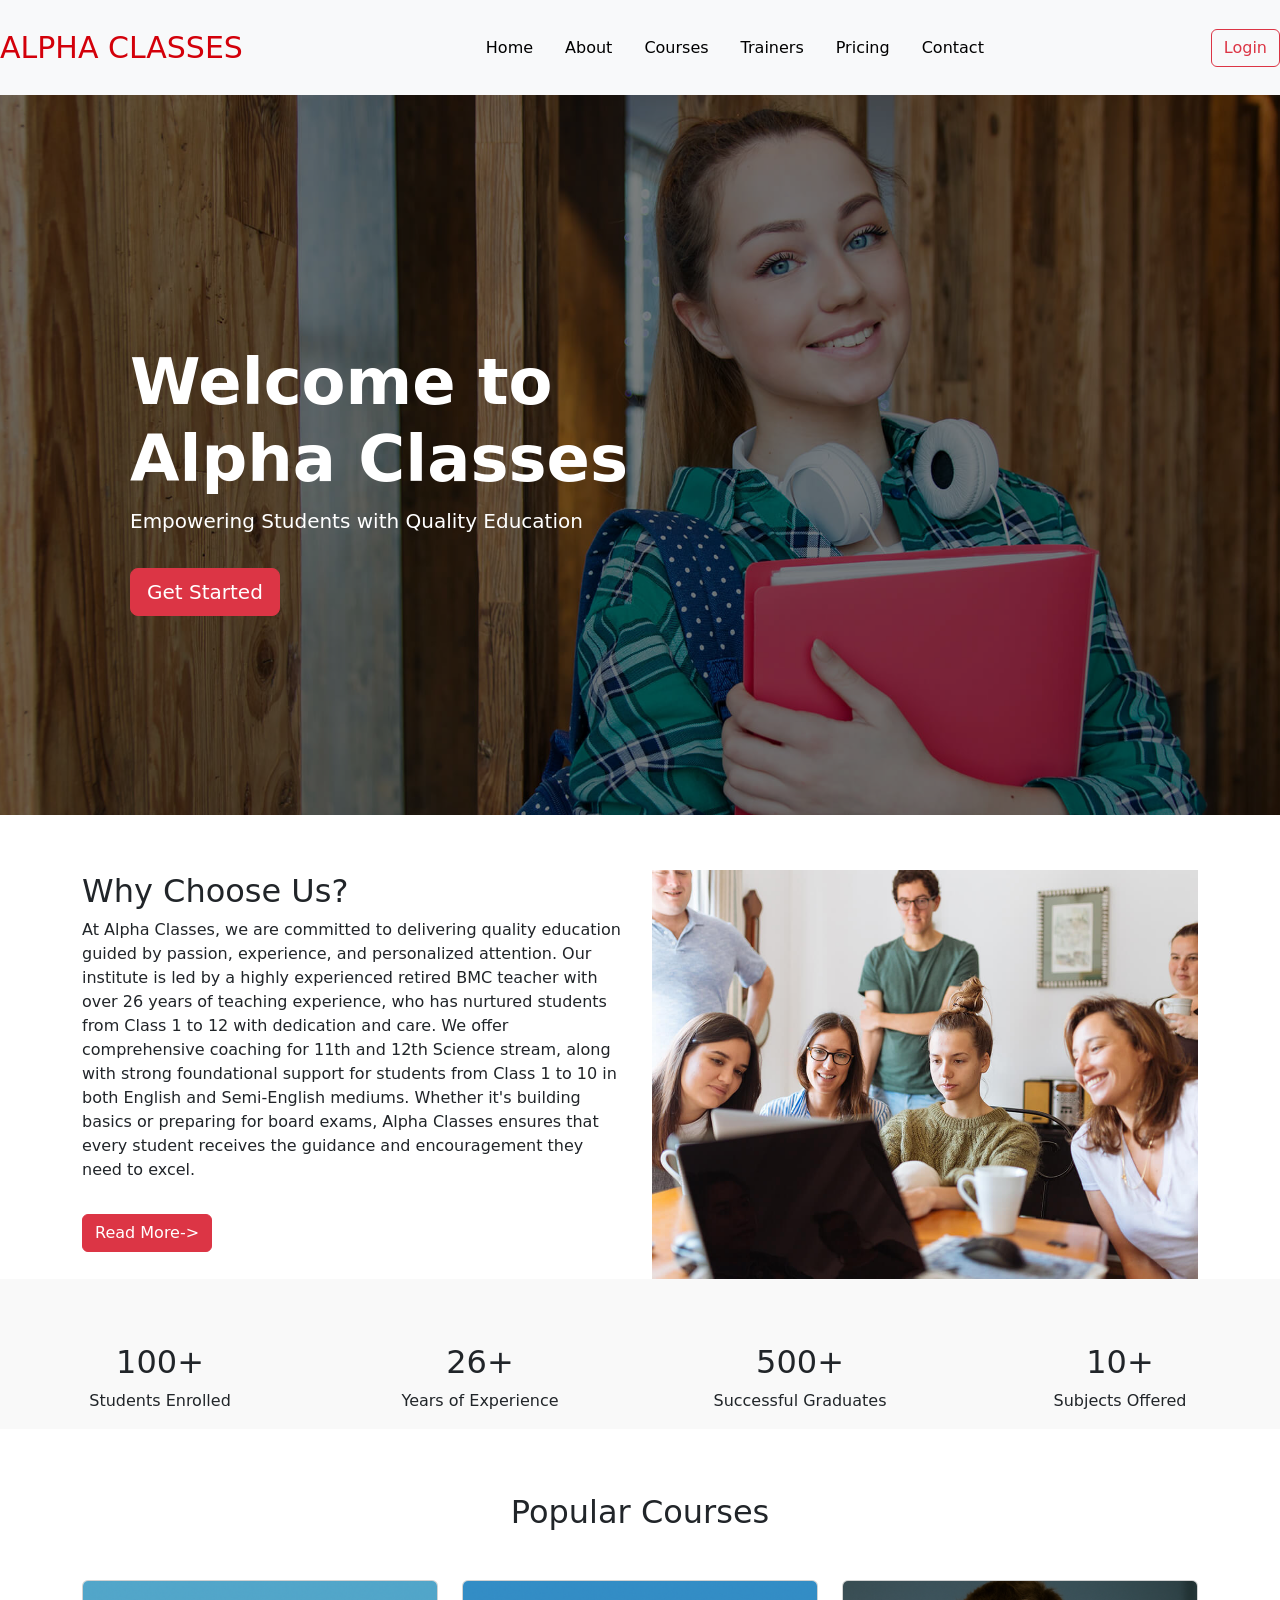
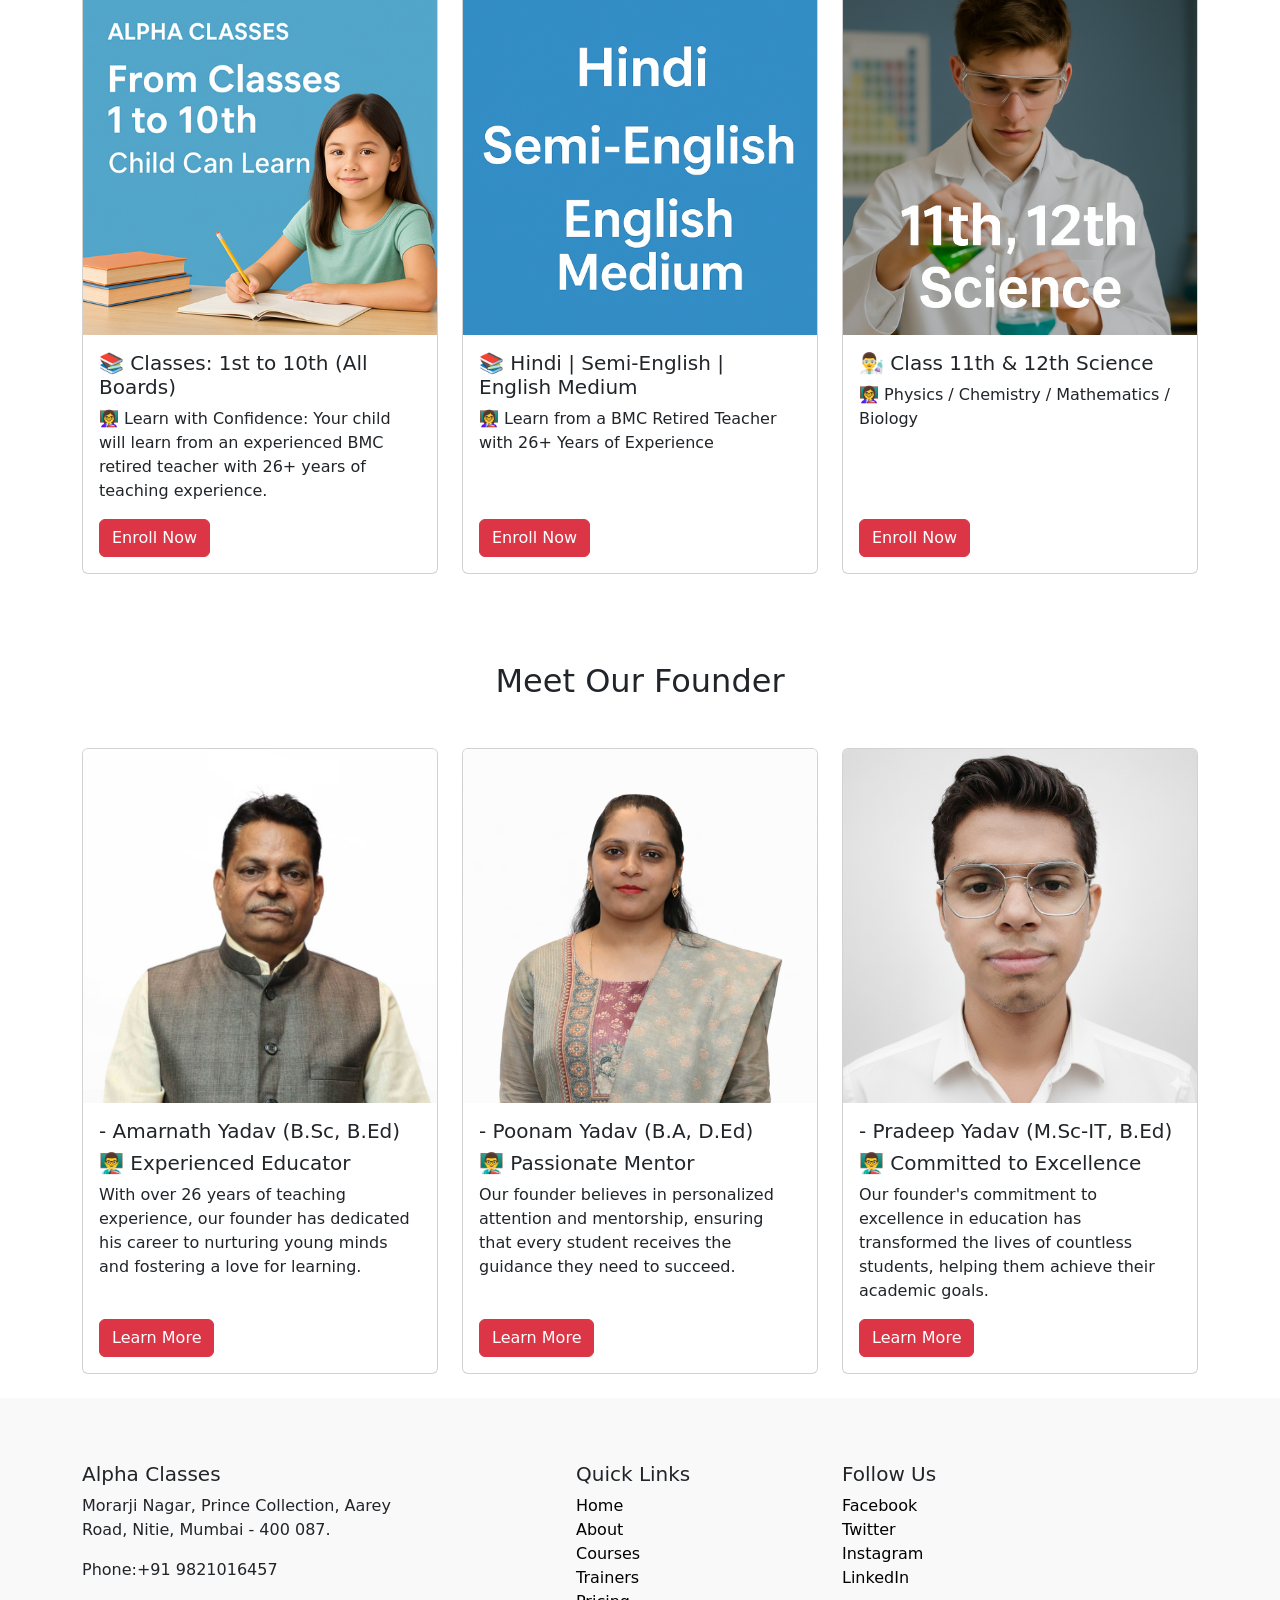
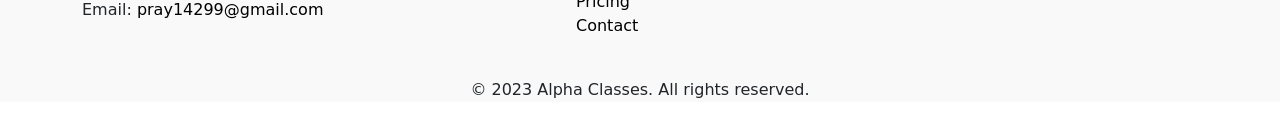
==== index.html @ 9dc7c06b "Initial Alpha Classes upload" ====
<!DOCTYPE html>
<html lang="en">
<head>
  <meta charset="UTF-8" />
  <meta name="viewport" content="width=device-width, initial-scale=1.0"/>
  <title>Alpha Classes</title>
  <link rel="stylesheet" href="style.css" />
  <link rel="stylesheet" href="Responsive.css"/>
  <link
    href="https://cdn.jsdelivr.net/npm/bootstrap@5.0.2/dist/css/bootstrap.min.css"
    rel="stylesheet"
  />
</head>
<body>
 <!-- nav bar section start -->
  <section class="navbarofwebsite">
    <div class="navbardiv  ">
      <nav class="navbar navbar-expand-lg navbar-light bg-light container-fluid">
        <a class="navbar-brand logo" href="#">ALPHA CLASSES</a>
        <!-- Optional toggler for small screen -->
        <button class="navbar-toggler position-relative" type="button" data-bs-toggle="collapse" data-bs-target="#navbarNav">
          <span class="navbar-toggler-icon"></span>
        </button>

        <div class="collapse navbar-collapse" id="navbarNav">
          <ul class="nav navul mx-auto">
            <li class="nav-item">
              <a class="nav-link" href="index.html">Home</a>
            </li>
            <li class="nav-item">
              <a class="nav-link" href="About.html">About</a>
            </li>
            <li class="nav-item">
              <a class="nav-link" href="Courses.html">Courses</a>
            </li>
            <li class="nav-item">
              <a class="nav-link" href="Trainer.html">Trainers</a>
            </li>
            <li class="nav-item">
              <a class="nav-link" href="Pricing.html">Pricing</a>
            </li>
            <li class="nav-item">
              <a class="nav-link" href="Contact.html">Contact</a>
            </li>
          </ul>
        </div>
        <button class="btn btn-outline-danger loginbtn" type="button">Login</button>
      </nav>
    </div>
  </section>
  <!-- navbar section ends -->
<!-- Hero Section -->
<section class="hero-section d-flex align-items-center text-white">
  <div class="container">
    <div class="hero-content ms-md-5">
      <h1 class="display-3 fw-bold">Welcome to Alpha Classes</h1>
      <p class="lead">Empowering Students with Quality Education</p>
      <a href="#courses" class="btn btn-danger btn-lg mt-3">Get Started</a>
    </div>
  </div>
</section>
<!-- hero image section ends -->
<!-- below hero image -->
<section class="below-hero">
    <div class="container">
        <div class="row">
            <div class="col-12 col-md-6 whychooseus">
                <h2 class="h2_whychooseus">Why Choose Us?</h2>
                <p class="p_whychooseus">At Alpha Classes, we are committed to delivering quality education guided by passion, experience, and personalized attention. Our institute is led by a highly experienced retired BMC teacher with over 26 years of teaching experience, who has nurtured students from Class 1 to 12 with dedication and care. We offer comprehensive coaching for 11th and 12th Science stream, along with strong foundational support for students from Class 1 to 10 in both English and Semi-English mediums. Whether it's building basics or preparing for board exams, Alpha Classes ensures that every student receives the guidance and encouragement they need to excel.</p>
                <button class="btn btn-danger mt-3">Read More-></button>
            </div>
            <div class="col-12 col-md-6">
                <img src="./images/about.jpg" alt="Why Choose Us" class="whychooseus_img" >

            </div>
    </div>
</section>
<!-- below hero image section close -->
 <!-- number detail section -->
<section class="number-detail">
    <div class="container-fluid">
        <div class="row ">
            <div class="col-3 numbers">
                <div class="number-detail-box">
                    <h2 class="number">100+</h2>
                    <p class="detail">Students Enrolled</p>
                </div>
            </div>
            <div class="col-3 numbers">
                <div class="number-detail-box">
                    <h2 class="number">26+</h2>
                    <p class="detail">Years of Experience</p>
                </div>
            </div>
            <div class="col-3 numbers">
                <div class="number-detail-box">
                    <h2 class="number">500+</h2>
                    <p class="detail">Successful Graduates</p>
                </div>
            </div>
            <div class="col-3 numbers">
                <div class="number-detail-box">
                    <h2 class="number">10+</h2>
                    <p class="detail">Subjects Offered</p>
                </div>
            </div>
        </div>
        </div>
</section>
<!-- number detail section close -->
 
<!-- popular courses -->
<section class="popular-courses" id="courses">
    <div class="container">
        <h2 class="text-center mb-5">Popular Courses</h2>
        <div class="row">
            <div class="col-md-4 d-flex">
                <div class="card mb-4 flex-fill">
                    <img src="./images/course-1.png" class="card-img-top" alt="Course 1">
                    <div class="card-body d-flex flex-column">
                        <h5 class="card-title">📚 Classes: 1st to 10th (All Boards)</h5>
                        <p class="card-text">👩‍🏫 Learn with Confidence:
                            Your child will learn from an experienced BMC retired teacher with 26+ years of teaching experience.
                        </p>
                        <div class="mt-auto">
                            <a href="#" class="btn btn-danger">Enroll Now</a>
                        </div>
                    </div>
                </div>
            </div>

            <div class="col-md-4 d-flex">
                <div class="card mb-4 flex-fill">
                    <img src="./images/medium.png" class="card-img-top" alt="Course 2">
                    <div class="card-body d-flex flex-column">
                        <h5 class="card-title">📚 Hindi | Semi-English | English Medium</h5>
                        <p class="card-text">👩‍🏫 Learn from a BMC Retired Teacher with 26+ Years of Experience</p>
                        <div class="mt-auto">
                            <a href="#" class="btn btn-danger">Enroll Now</a>
                        </div>
                    </div>
                </div>
            </div>

            <div class="col-md-4 d-flex">
                <div class="card mb-4 flex-fill">
                    <img src="./images/science.png" class="card-img-top" alt="Course 3">
                    <div class="card-body d-flex flex-column">
                        <h5 class="card-title">👨‍🔬 Class 11th & 12th Science</h5>
                        <p class="card-text">👩‍🏫 Physics / Chemistry / Mathematics / Biology</p>
                        <div class="mt-auto">
                            <a href="#" class="btn btn-danger">Enroll Now</a>
                        </div>
                    </div>
                </div>
            </div>
        </div>
    </div>
</section>
<!-- popular courses section close -->


 <!-- founders 3 cards section -->
<section class="founders">
    <div class="container">
        <h2 class="text-center mb-5">Meet Our Founder</h2>
        <div class="row">
            <div class="col-md-4 d-flex">
                <div class="card mb-4 flex-fill">
                    <img src="./images/Amarnath-sir.png" class="card-img-top" alt="Founder 1">
                    <div class="card-body d-flex flex-column">
                        <h5 class="card-title">- Amarnath Yadav (B.Sc, B.Ed)</h5>
                        <h5 class="card-title">👨‍🏫 Experienced Educator</h5>
                        <p class="card-text">With over 26 years of teaching experience, our founder has dedicated his career to nurturing young minds and fostering a love for learning.</p>
                        <div class="mt-auto">
                            <a href="#" class="btn btn-danger">Learn More</a>
                        </div>
                    </div>
                </div>
            </div>

            <div class="col-md-4 d-flex">
                <div class="card mb-4 flex-fill">
                    <img src="./images/poonam_image.png" class="card-img-top" alt="Founder 2">
                    <div class="card-body d-flex flex-column">
                        <h5 class="card-title">- Poonam Yadav (B.A, D.Ed)</h5>
                        <h5 class="card-title">👨‍🏫 Passionate Mentor</h5>
                        <p class="card-text">Our founder believes in personalized attention and mentorship, ensuring that every student receives the guidance they need to succeed.</p>
                        <div class="mt-auto">
                            <a href="#" class="btn btn-danger">Learn More</a>
                        </div>
                    </div>
                </div>
            </div>

            <div class="col-md-4 d-flex">
                <div class="card mb-4 flex-fill">
                    <img src="./images/my photo.jpg" class="card-img-top" alt="Founder 3">
                    <div class="card-body d-flex flex-column">
                        <h5 class="card-title">- Pradeep Yadav (M.Sc-IT, B.Ed)</h5>
                        <h5 class="card-title">👨‍🏫 Committed to Excellence</h5>
                        <p class="card-text">Our founder's commitment to excellence in education has transformed the lives of countless students, helping them achieve their academic goals.</p>
                        <div class="mt-auto">
                            <a href="#" class="btn btn-danger">Learn More</a>
                        </div>
                    </div>
                </div>
            </div>
        </div>
    </div>
</section>

<!-- founders 3 cards section close -->
 <!-- footer section start -->
<section class="footer">
    <div class="container">
        <div class="row">
            <div class="col-md-4">
                <h5>Alpha Classes</h5>
                <p>Morarji Nagar, Prince Collection, Aarey Road, Nitie, Mumbai - 400 087.</p>
                <p>Phone:+91 9821016457</p>
                <p class="email">Email: <a href="mailto:pray14299@gmail.com">pray14299@gmail.com</a></p>
            </div>
            <div class="col-md-4 quick-links">
                <h5>Quick Links</h5>
                <ul class="footer-links list-unstyled">
                    <li><a href="index.html">Home</a></li>
                    <li><a href="About.html">About</a></li>
                    <li><a href="Courses.html">Courses</a></li>
                    <li><a href="Trainer.html">Trainers</a></li>
                    <li><a href="Pricing.html">Pricing</a></li>
                    <li><a href="Contact.html">Contact</a></li>
                </ul>
            </div>
            <div class="col-md-4">
                <h5>Follow Us</h5>
                <ul class="list-unstyled footer-social">
                    <li><a href="#">Facebook</a></li>
                    <li><a href="#">Twitter</a></li>
                    <li><a href="#">Instagram</a></li>
                    <li><a href="#">LinkedIn</a></li>
                </ul>
            </div>
        </div>
        <div class="text-center mt-4">
            <p>&copy; 2023 Alpha Classes. All rights reserved.</p>
        </div>
    </div>
</section>
<!-- footer section end -->           









  <script src="https://cdn.jsdelivr.net/npm/@popperjs/core@2.9.2/dist/umd/popper.min.js"></script>
  <script src="https://cdn.jsdelivr.net/npm/bootstrap@5.0.2/dist/js/bootstrap.min.js"></script>
</body>
</html>
---- style.css ----
.logo
{
    font-size: 30px!important;
    color: #d3000a!important;
}
.navul a{
    color:black;
    text-decoration: none;
}
.loginbtn
{
    position: relative;
    right:0%;
}
.navbar
{
    padding-top: 20px!important;
    padding-bottom: 20px!important;
}
/* hero image start */
.hero-section {
  background-image: url('./images/hero-bg.jpg');
  background-size: cover;
  background-position: center;
  background-repeat: no-repeat;
  height: 80vh;
  position: relative;
  z-index: 1;
}

.hero-section::before {
  content: '';
  position: absolute;
  top: 0; left: 0; right: 0; bottom: 0;
  background-color: rgba(0, 0, 0, 0.5); /* Dark overlay */
  z-index: -1;
}

.hero-content {
  max-width: 600px;
  padding-top: 50px;
}
/* why choose us */
.whychooseus
{
    padding-top: 5%;

}
.whychooseus_img
{
    padding-top: 10%;
    height:auto;
    width: 100%;;
}
.number-detail
{
    padding-top: 5%;
    background-color: #f9f9f9;
}
.numbers
{
    text-align: center;
}
#courses
{
    padding-top: 5%;
    padding-bottom: 5%;
}
.card1
{
    height:100%;
}
.footer
{
    padding-top: 5%;
    background-color: #f9f9f9;
    
}
.quick-links
{
    position: relative;
    left: 10%;
}
.footer-links a
{
    text-decoration: none;
    color: black;
    
    

}
.footer-social a
{
    text-decoration: none;
    color: black;
}
.email a{
    text-decoration: none;
    color: black;
}
/* about page */
.belownavbar
{
    background-color: #d3000a;
    padding-top: 20px;
    padding-bottom: 20px;
    color: white;
}
.testimonials
{
    background-color: #f9f9f9;
}
#testimonials .card {
  border: 1px solid grey;
  border-radius: 12px;
  box-shadow: 0 4px 15px rgba(0, 0, 0, 0.25); /* Card shadow */
  background-color: #fff;
  overflow: hidden;
  transition: border 0.3s ease;
}

/* Image styling */
#testimonials .card-img-top {
  width: 150px !important;
  height: 150px !important;
  object-fit: cover;
  object-position: center;
  border-radius: 50% !important;
  border: 1px solid grey;
  box-shadow: 0 0 15px rgba(0, 0, 0, 0.3); /* ⬅️ full shadow all around */
  transition: transform 0.3s ease, box-shadow 0.3s ease, border-color 0.3s ease;
  display: block;
  margin: 0 auto;
}

/* Hover effect on image only */
#testimonials .card-img-top:hover {
  transform: scale(1.1);
  box-shadow: 0 0 25px rgba(0, 0, 0, 0.5); /* ⬅️ Stronger full shadow */
  border-color: #000;
}
/* Trainers page */
#trainers .trainer-card {
  padding: 20px;
  border-radius: 10px;
  transition: transform 0.3s ease;
}

#trainers .trainer-img {
  position: relative;
  width: 200px;
  height: 200px;
  margin: 0 auto 20px;
  border-radius: 50%;
  overflow: hidden;
}

#trainers .trainer-img img {
  width: 100%;
  height: 100%;
  object-fit: cover;
  border-radius: 50%;
  transition: opacity 0.3s ease;
}

#trainers .social-icons {
  position: absolute;
  top: 0;
  left: 0;
  width: 100%;
  height: 100%;
  border-radius: 50%;
  background-color: rgba(0, 0, 0, 0.6);
  display: flex;
  justify-content: center;
  align-items: center;
  gap: 15px;
  opacity: 0;
  transition: opacity 0.3s ease;
}

#trainers .social-icons a {
  color: #fff;
  font-size: 18px;
}

#trainers .trainer-img:hover .social-icons {
  opacity: 1;
}

#trainers .trainer-card h4 {
  font-weight: bold;
  margin-bottom: 5px;
}

#trainers .trainer-card .subject {
  font-style: italic;
  color: #777;
  margin-bottom: 10px;
}
---- Responsive.css ----
/* Mobiles */
@media (max-width: 768px) {
  .loginbtn {
   justify-content: end;
}
.navbar-toggler
{
   position:relative;
}

.below-hero .row
{
    display: block;;
}
.quick-links {
    position: relative;
    left: 0%;
}
}
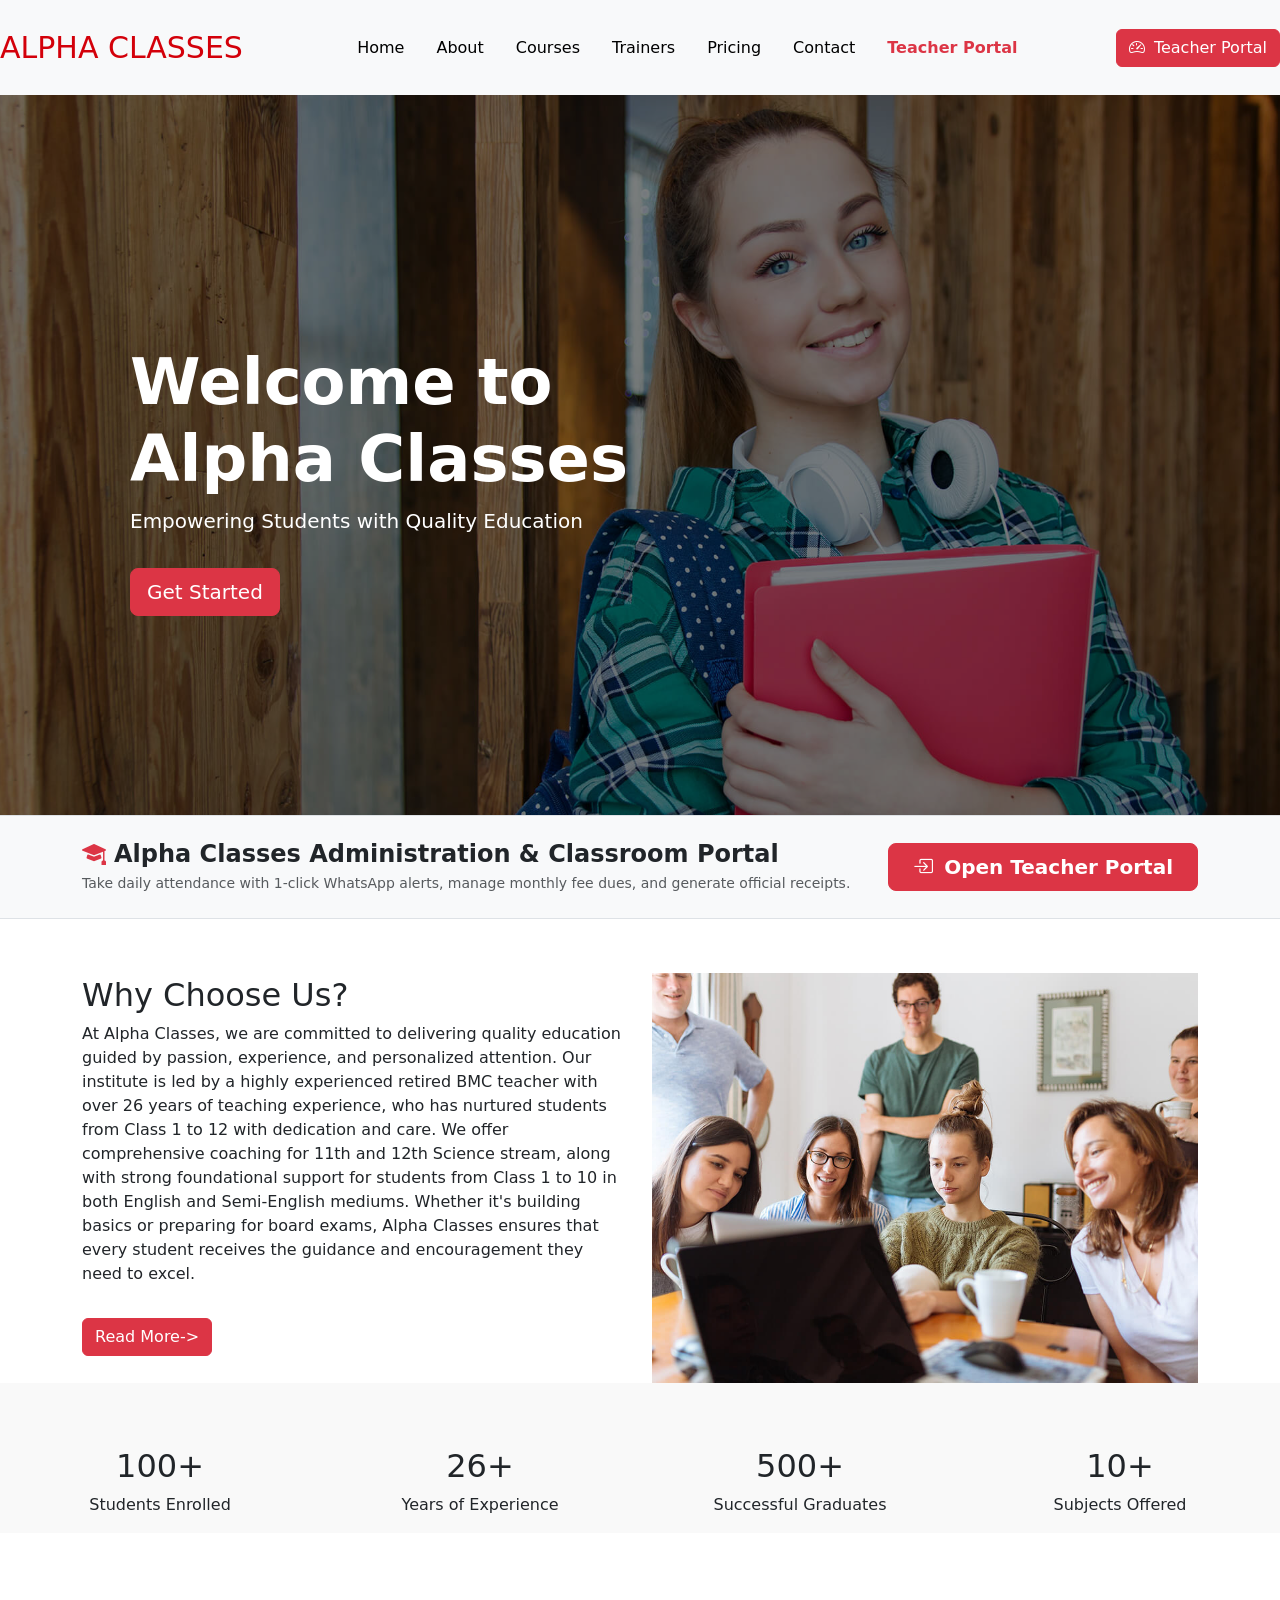
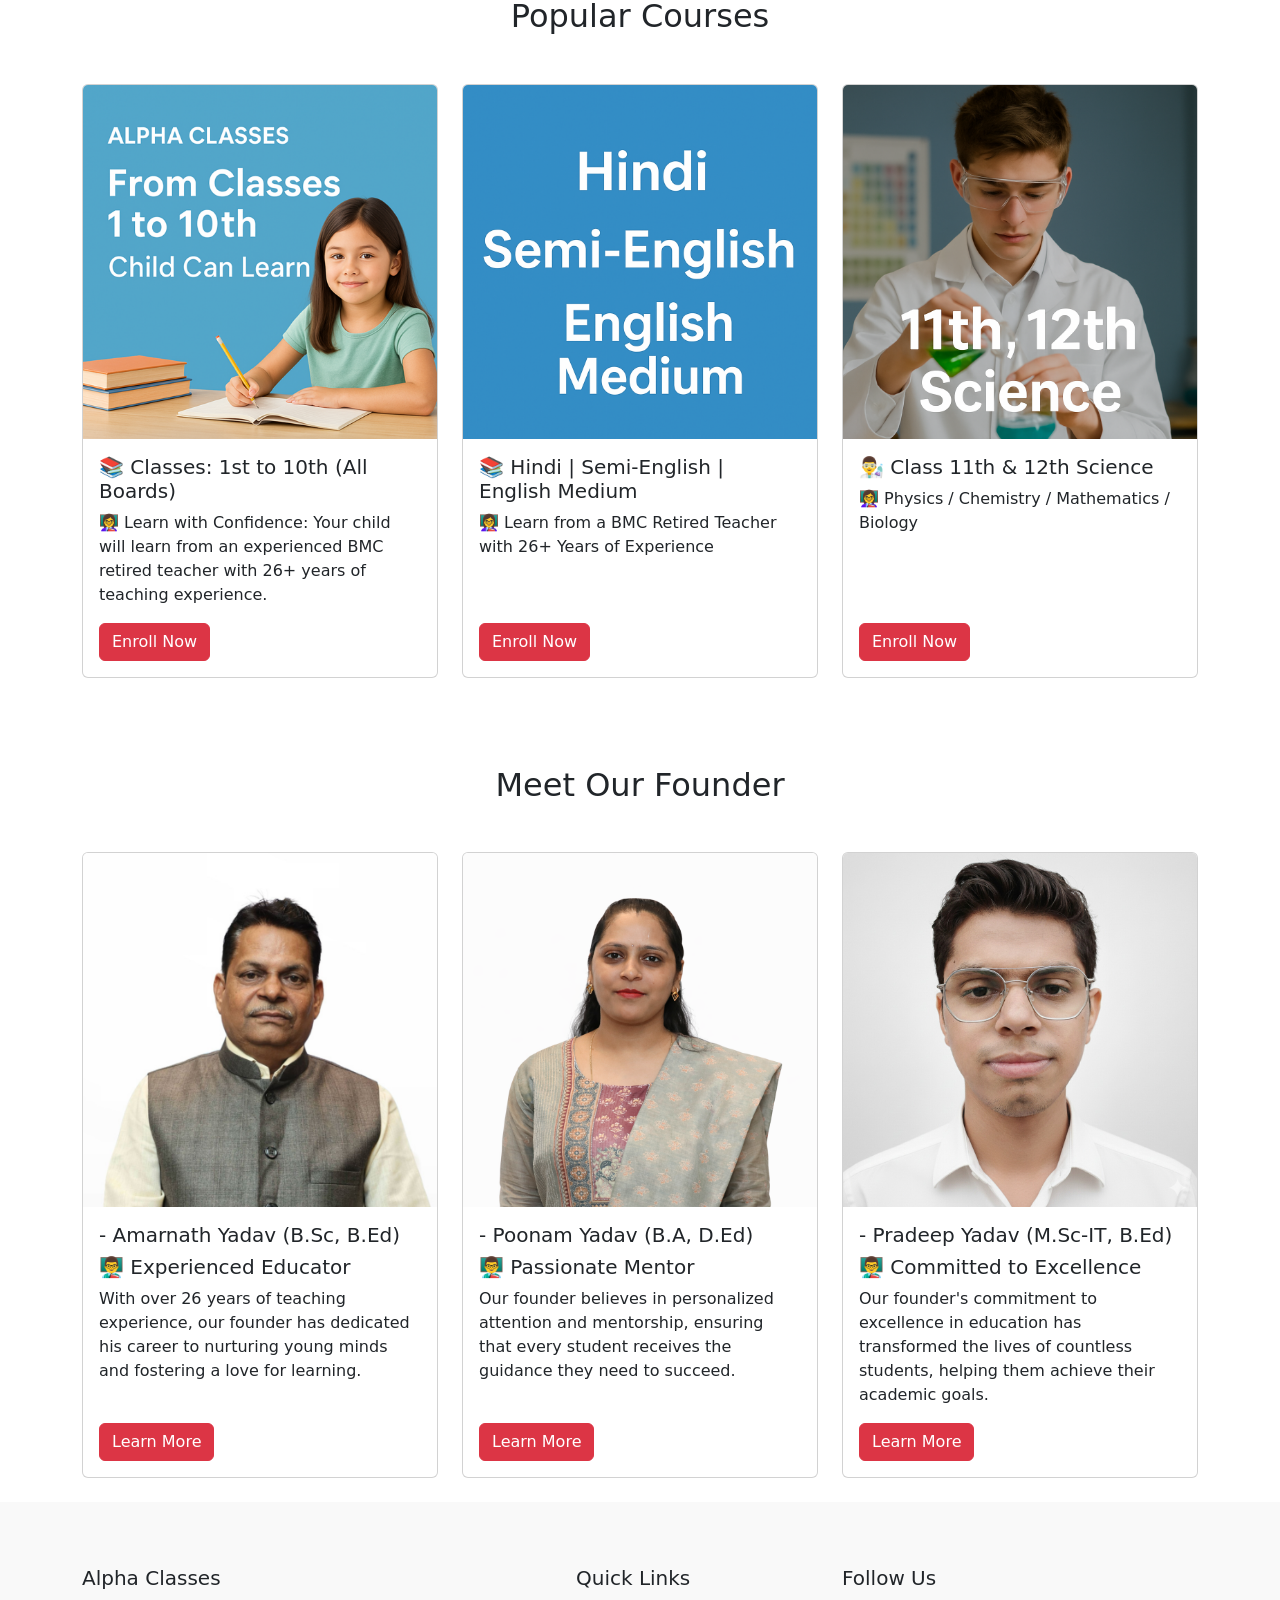
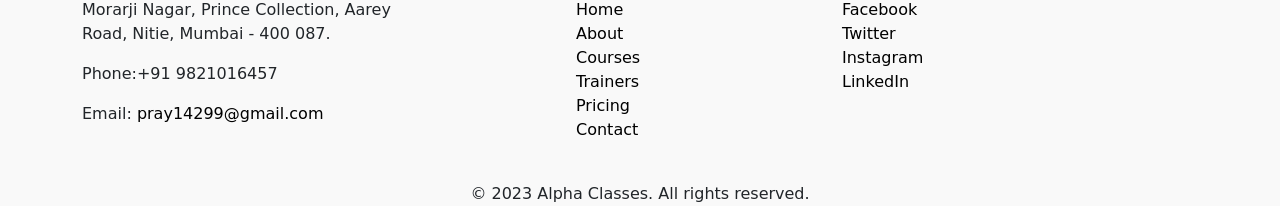
==== commit 68b0933f: "feat: add comprehensive teacher portal with daily attendance, monthly register, fee ledger, printabl" ====
--- a/index.html
+++ b/index.html
@@ -10,6 +10,7 @@
     href="https://cdn.jsdelivr.net/npm/bootstrap@5.0.2/dist/css/bootstrap.min.css"
     rel="stylesheet"
   />
+  <link rel="stylesheet" href="https://cdn.jsdelivr.net/npm/bootstrap-icons@1.11.3/font/bootstrap-icons.min.css">
 </head>
 <body>
  <!-- nav bar section start -->
@@ -42,9 +43,12 @@
             <li class="nav-item">
               <a class="nav-link" href="Contact.html">Contact</a>
             </li>
+            <li class="nav-item">
+              <a class="nav-link text-danger fw-bold" href="portal.html">Teacher Portal</a>
+            </li>
           </ul>
         </div>
-        <button class="btn btn-outline-danger loginbtn" type="button">Login</button>
+        <a href="portal.html" class="btn btn-danger loginbtn"><i class="bi bi-speedometer2 me-1"></i> Teacher Portal</a>
       </nav>
     </div>
   </section>
@@ -60,6 +64,18 @@
   </div>
 </section>
 <!-- hero image section ends -->
+<!-- Classroom Management Portal Banner -->
+<section class="py-4 bg-light border-bottom border-top">
+  <div class="container d-flex flex-wrap justify-content-between align-items-center gap-3">
+    <div>
+      <h4 class="mb-1 fw-bold text-dark"><i class="bi bi-mortarboard-fill text-danger me-2"></i>Alpha Classes Administration & Classroom Portal</h4>
+      <p class="mb-0 text-muted small">Take daily attendance with 1-click WhatsApp alerts, manage monthly fee dues, and generate official receipts.</p>
+    </div>
+    <a href="portal.html" class="btn btn-danger btn-lg px-4 fw-bold">
+      <i class="bi bi-box-arrow-in-right me-1"></i> Open Teacher Portal
+    </a>
+  </div>
+</section>
 <!-- below hero image -->
 <section class="below-hero">
     <div class="container">
--- a/style.css
+++ b/style.css
@@ -11,6 +11,8 @@
 {
     position: relative;
     right:0%;
+    text-decoration: none;
+    font-weight: 600;
 }
 .navbar
 {
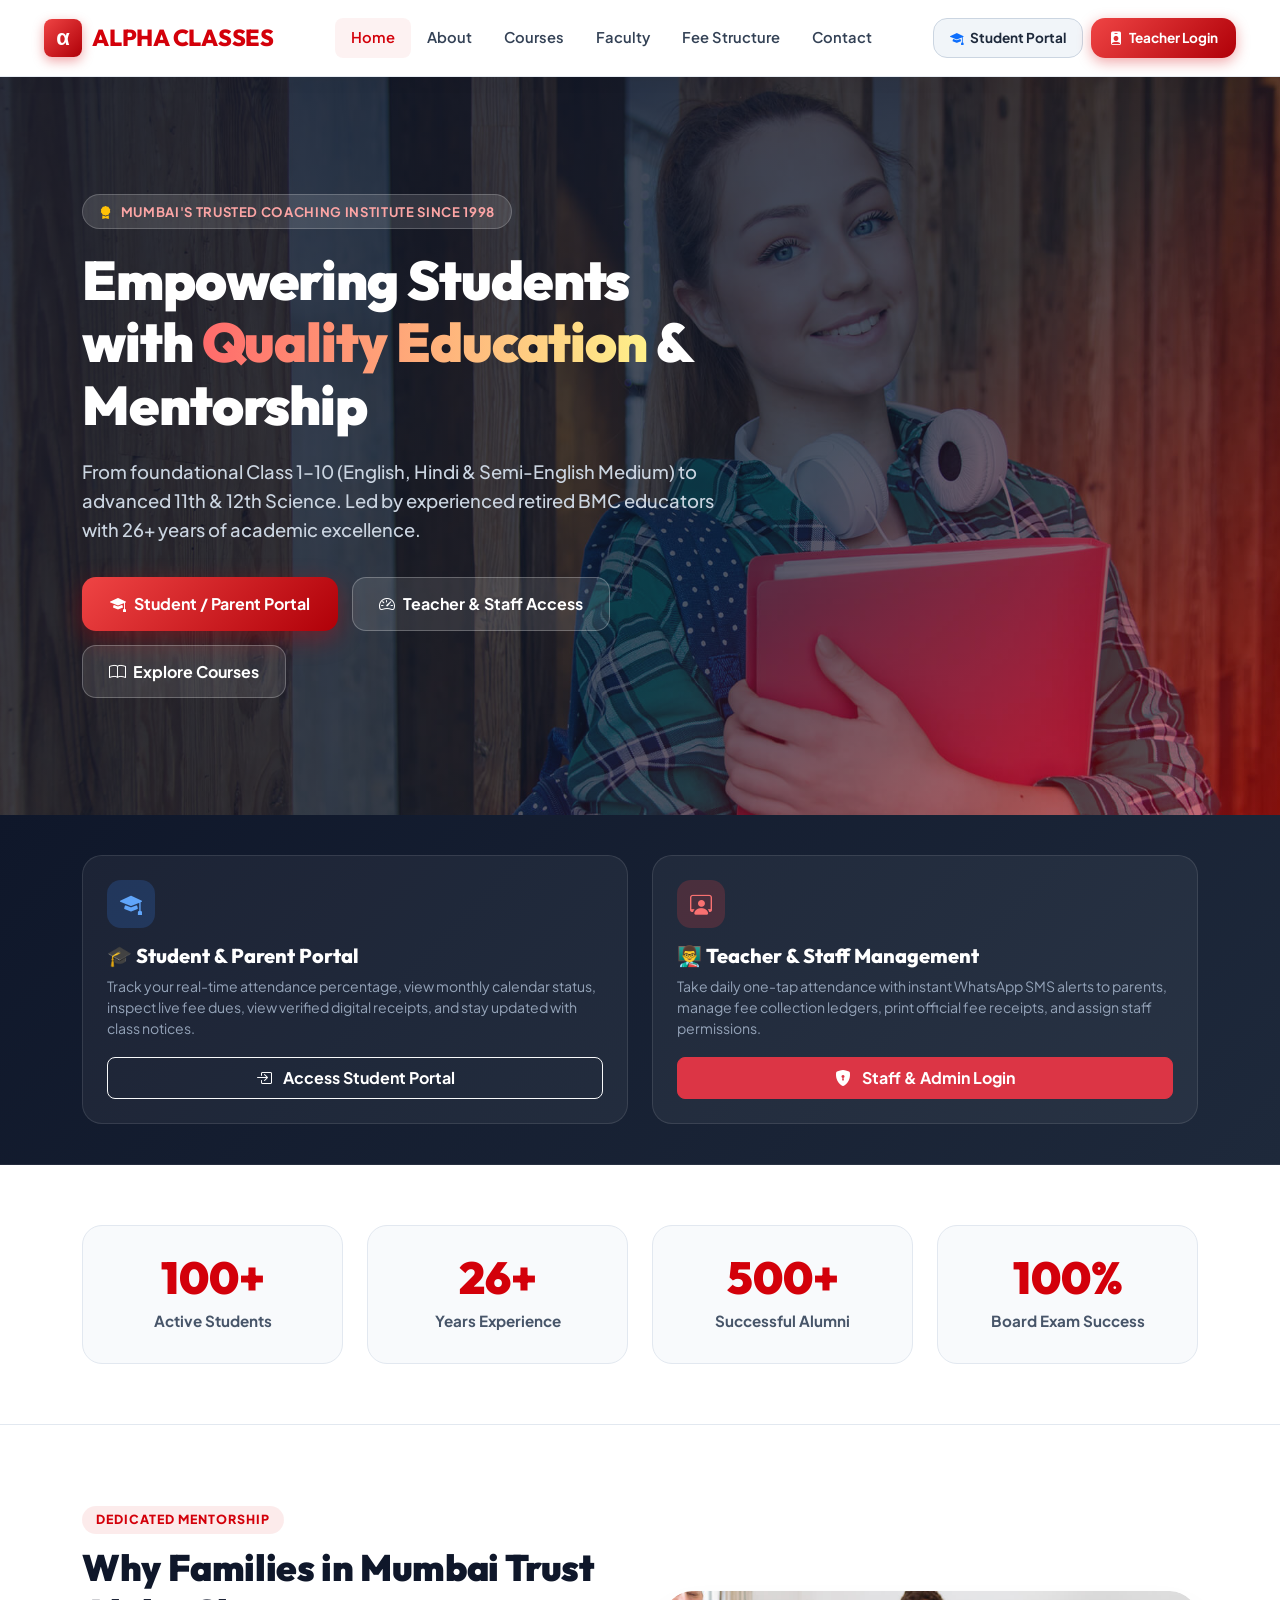
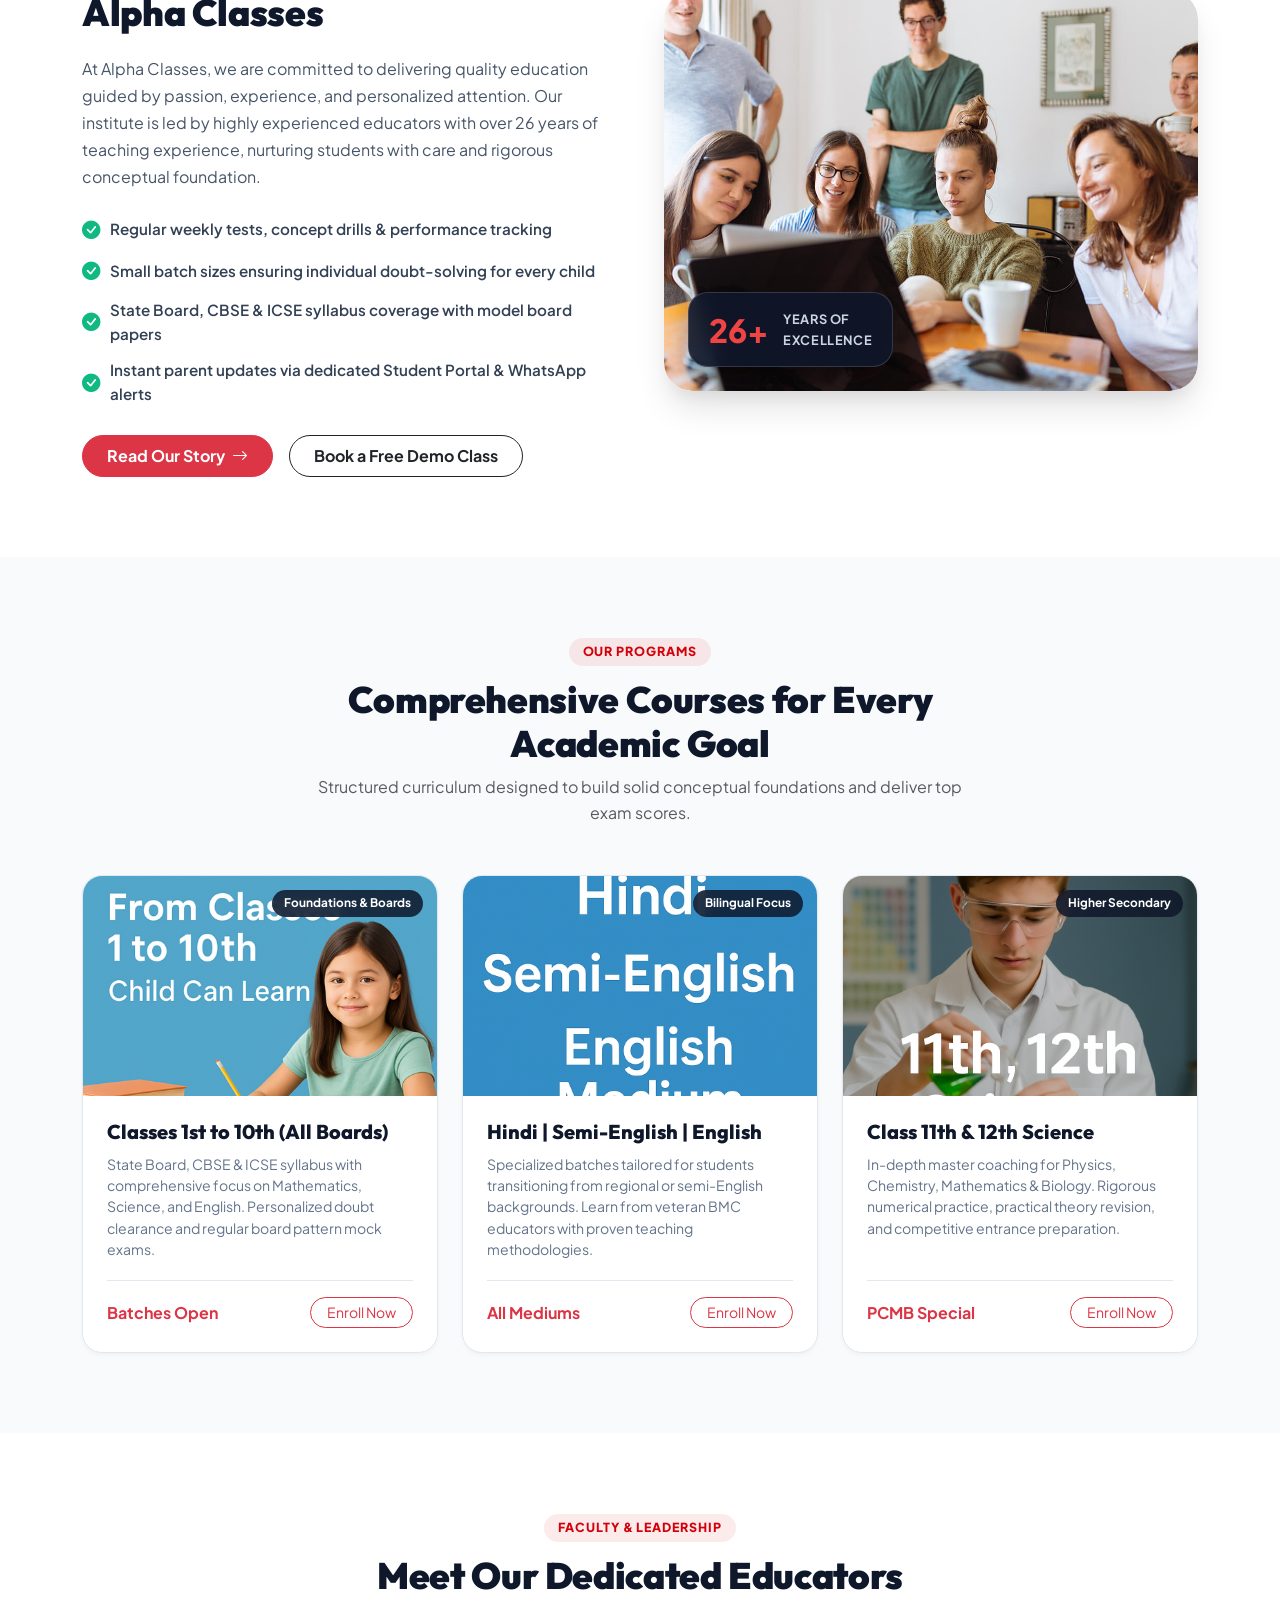
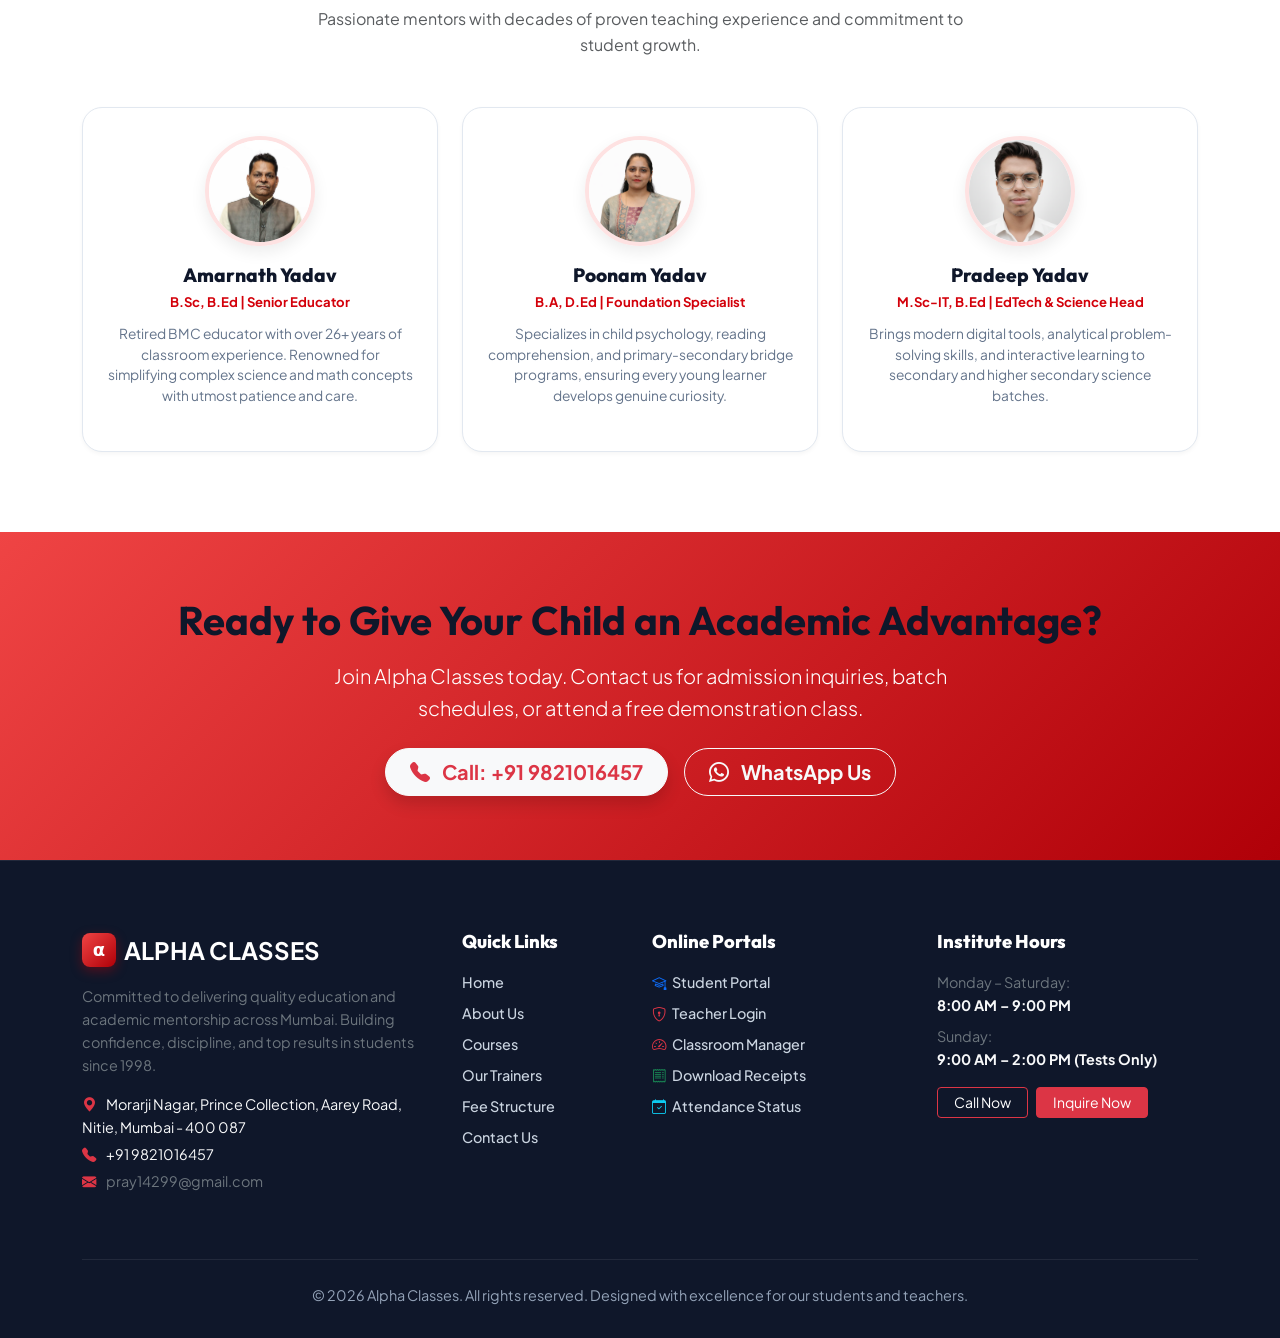
==== commit 66b84143: "feat: complete UI revamp, student portal, role-based teacher auth, and staff management" ====
--- a/index.html
+++ b/index.html
@@ -3,30 +3,42 @@
 <head>
   <meta charset="UTF-8" />
   <meta name="viewport" content="width=device-width, initial-scale=1.0"/>
-  <title>Alpha Classes</title>
+  <title>Alpha Classes — Premier Coaching Institute | Mumbai</title>
+  <meta name="description" content="Alpha Classes Mumbai - Quality education from Class 1 to 10th and 11th & 12th Science. Led by experienced educators with 26+ years of excellence." />
+  <link rel="icon" type="image/png" href="./images/science.png">
+
+  <!-- Google Fonts & Bootstrap 5 & Icons -->
+  <link rel="preconnect" href="https://fonts.googleapis.com">
+  <link rel="preconnect" href="https://fonts.gstatic.com" crossorigin>
+  <link href="https://fonts.googleapis.com/css2?family=Outfit:wght@500;600;700;800;900&family=Plus+Jakarta+Sans:wght@400;500;600;700;800&display=swap" rel="stylesheet">
+  <link href="https://cdn.jsdelivr.net/npm/bootstrap@5.0.2/dist/css/bootstrap.min.css" rel="stylesheet"/>
+  <link rel="stylesheet" href="https://cdn.jsdelivr.net/npm/bootstrap-icons@1.11.3/font/bootstrap-icons.min.css">
+  
+  <!-- Custom Modern Stylesheet -->
   <link rel="stylesheet" href="style.css" />
   <link rel="stylesheet" href="Responsive.css"/>
-  <link
-    href="https://cdn.jsdelivr.net/npm/bootstrap@5.0.2/dist/css/bootstrap.min.css"
-    rel="stylesheet"
-  />
-  <link rel="stylesheet" href="https://cdn.jsdelivr.net/npm/bootstrap-icons@1.11.3/font/bootstrap-icons.min.css">
 </head>
 <body>
- <!-- nav bar section start -->
-  <section class="navbarofwebsite">
-    <div class="navbardiv  ">
-      <nav class="navbar navbar-expand-lg navbar-light bg-light container-fluid">
-        <a class="navbar-brand logo" href="#">ALPHA CLASSES</a>
-        <!-- Optional toggler for small screen -->
-        <button class="navbar-toggler position-relative" type="button" data-bs-toggle="collapse" data-bs-target="#navbarNav">
+
+  <!-- Sticky Modern Navbar -->
+  <header class="navbarofwebsite">
+    <div class="container-fluid px-lg-4">
+      <nav class="navbar navbar-expand-lg navbar-light py-2">
+        <a class="navbar-brand logo" href="index.html">
+          <span class="brand-alpha-symbol">α</span>
+          <span>ALPHA CLASSES</span>
+        </a>
+
+        <!-- Mobile Menu Toggle Button -->
+        <button class="navbar-toggler border-0 shadow-none" type="button" data-bs-toggle="collapse" data-bs-target="#navbarNav" aria-controls="navbarNav" aria-expanded="false" aria-label="Toggle navigation">
           <span class="navbar-toggler-icon"></span>
         </button>
 
+        <!-- Navbar Links -->
         <div class="collapse navbar-collapse" id="navbarNav">
-          <ul class="nav navul mx-auto">
-            <li class="nav-item">
-              <a class="nav-link" href="index.html">Home</a>
+          <ul class="nav navul mx-auto mb-2 mb-lg-0">
+            <li class="nav-item">
+              <a class="nav-link active" href="index.html">Home</a>
             </li>
             <li class="nav-item">
               <a class="nav-link" href="About.html">About</a>
@@ -35,245 +47,396 @@
               <a class="nav-link" href="Courses.html">Courses</a>
             </li>
             <li class="nav-item">
-              <a class="nav-link" href="Trainer.html">Trainers</a>
-            </li>
-            <li class="nav-item">
-              <a class="nav-link" href="Pricing.html">Pricing</a>
+              <a class="nav-link" href="Trainer.html">Faculty</a>
+            </li>
+            <li class="nav-item">
+              <a class="nav-link" href="Pricing.html">Fee Structure</a>
             </li>
             <li class="nav-item">
               <a class="nav-link" href="Contact.html">Contact</a>
             </li>
-            <li class="nav-item">
-              <a class="nav-link text-danger fw-bold" href="portal.html">Teacher Portal</a>
-            </li>
           </ul>
-        </div>
-        <a href="portal.html" class="btn btn-danger loginbtn"><i class="bi bi-speedometer2 me-1"></i> Teacher Portal</a>
+
+          <!-- Action Buttons: Student Portal & Teacher Portal -->
+          <div class="navbar-cta-group d-flex align-items-center gap-2">
+            <a href="login.html?type=student" class="btn-student-nav" title="Students & Parents check attendance and fees">
+              <i class="bi bi-mortarboard-fill text-primary"></i>
+              <span>Student Portal</span>
+            </a>
+            <a href="login.html" class="loginbtn" title="Staff & Teachers Classroom Management">
+              <i class="bi bi-person-badge-fill"></i>
+              <span>Teacher Login</span>
+            </a>
+          </div>
+        </div>
       </nav>
     </div>
-  </section>
-  <!-- navbar section ends -->
-<!-- Hero Section -->
-<section class="hero-section d-flex align-items-center text-white">
-  <div class="container">
-    <div class="hero-content ms-md-5">
-      <h1 class="display-3 fw-bold">Welcome to Alpha Classes</h1>
-      <p class="lead">Empowering Students with Quality Education</p>
-      <a href="#courses" class="btn btn-danger btn-lg mt-3">Get Started</a>
-    </div>
-  </div>
-</section>
-<!-- hero image section ends -->
-<!-- Classroom Management Portal Banner -->
-<section class="py-4 bg-light border-bottom border-top">
-  <div class="container d-flex flex-wrap justify-content-between align-items-center gap-3">
-    <div>
-      <h4 class="mb-1 fw-bold text-dark"><i class="bi bi-mortarboard-fill text-danger me-2"></i>Alpha Classes Administration & Classroom Portal</h4>
-      <p class="mb-0 text-muted small">Take daily attendance with 1-click WhatsApp alerts, manage monthly fee dues, and generate official receipts.</p>
-    </div>
-    <a href="portal.html" class="btn btn-danger btn-lg px-4 fw-bold">
-      <i class="bi bi-box-arrow-in-right me-1"></i> Open Teacher Portal
-    </a>
-  </div>
-</section>
-<!-- below hero image -->
-<section class="below-hero">
-    <div class="container">
-        <div class="row">
-            <div class="col-12 col-md-6 whychooseus">
-                <h2 class="h2_whychooseus">Why Choose Us?</h2>
-                <p class="p_whychooseus">At Alpha Classes, we are committed to delivering quality education guided by passion, experience, and personalized attention. Our institute is led by a highly experienced retired BMC teacher with over 26 years of teaching experience, who has nurtured students from Class 1 to 12 with dedication and care. We offer comprehensive coaching for 11th and 12th Science stream, along with strong foundational support for students from Class 1 to 10 in both English and Semi-English mediums. Whether it's building basics or preparing for board exams, Alpha Classes ensures that every student receives the guidance and encouragement they need to excel.</p>
-                <button class="btn btn-danger mt-3">Read More-></button>
-            </div>
-            <div class="col-12 col-md-6">
-                <img src="./images/about.jpg" alt="Why Choose Us" class="whychooseus_img" >
-
-            </div>
-    </div>
-</section>
-<!-- below hero image section close -->
- <!-- number detail section -->
-<section class="number-detail">
-    <div class="container-fluid">
-        <div class="row ">
-            <div class="col-3 numbers">
-                <div class="number-detail-box">
-                    <h2 class="number">100+</h2>
-                    <p class="detail">Students Enrolled</p>
-                </div>
-            </div>
-            <div class="col-3 numbers">
-                <div class="number-detail-box">
-                    <h2 class="number">26+</h2>
-                    <p class="detail">Years of Experience</p>
-                </div>
-            </div>
-            <div class="col-3 numbers">
-                <div class="number-detail-box">
-                    <h2 class="number">500+</h2>
-                    <p class="detail">Successful Graduates</p>
-                </div>
-            </div>
-            <div class="col-3 numbers">
-                <div class="number-detail-box">
-                    <h2 class="number">10+</h2>
-                    <p class="detail">Subjects Offered</p>
-                </div>
-            </div>
-        </div>
-        </div>
-</section>
-<!-- number detail section close -->
- 
-<!-- popular courses -->
-<section class="popular-courses" id="courses">
-    <div class="container">
-        <h2 class="text-center mb-5">Popular Courses</h2>
-        <div class="row">
-            <div class="col-md-4 d-flex">
-                <div class="card mb-4 flex-fill">
-                    <img src="./images/course-1.png" class="card-img-top" alt="Course 1">
-                    <div class="card-body d-flex flex-column">
-                        <h5 class="card-title">📚 Classes: 1st to 10th (All Boards)</h5>
-                        <p class="card-text">👩‍🏫 Learn with Confidence:
-                            Your child will learn from an experienced BMC retired teacher with 26+ years of teaching experience.
-                        </p>
-                        <div class="mt-auto">
-                            <a href="#" class="btn btn-danger">Enroll Now</a>
-                        </div>
-                    </div>
-                </div>
-            </div>
-
-            <div class="col-md-4 d-flex">
-                <div class="card mb-4 flex-fill">
-                    <img src="./images/medium.png" class="card-img-top" alt="Course 2">
-                    <div class="card-body d-flex flex-column">
-                        <h5 class="card-title">📚 Hindi | Semi-English | English Medium</h5>
-                        <p class="card-text">👩‍🏫 Learn from a BMC Retired Teacher with 26+ Years of Experience</p>
-                        <div class="mt-auto">
-                            <a href="#" class="btn btn-danger">Enroll Now</a>
-                        </div>
-                    </div>
-                </div>
-            </div>
-
-            <div class="col-md-4 d-flex">
-                <div class="card mb-4 flex-fill">
-                    <img src="./images/science.png" class="card-img-top" alt="Course 3">
-                    <div class="card-body d-flex flex-column">
-                        <h5 class="card-title">👨‍🔬 Class 11th & 12th Science</h5>
-                        <p class="card-text">👩‍🏫 Physics / Chemistry / Mathematics / Biology</p>
-                        <div class="mt-auto">
-                            <a href="#" class="btn btn-danger">Enroll Now</a>
-                        </div>
-                    </div>
-                </div>
-            </div>
-        </div>
-    </div>
-</section>
-<!-- popular courses section close -->
-
-
- <!-- founders 3 cards section -->
-<section class="founders">
-    <div class="container">
-        <h2 class="text-center mb-5">Meet Our Founder</h2>
-        <div class="row">
-            <div class="col-md-4 d-flex">
-                <div class="card mb-4 flex-fill">
-                    <img src="./images/Amarnath-sir.png" class="card-img-top" alt="Founder 1">
-                    <div class="card-body d-flex flex-column">
-                        <h5 class="card-title">- Amarnath Yadav (B.Sc, B.Ed)</h5>
-                        <h5 class="card-title">👨‍🏫 Experienced Educator</h5>
-                        <p class="card-text">With over 26 years of teaching experience, our founder has dedicated his career to nurturing young minds and fostering a love for learning.</p>
-                        <div class="mt-auto">
-                            <a href="#" class="btn btn-danger">Learn More</a>
-                        </div>
-                    </div>
-                </div>
-            </div>
-
-            <div class="col-md-4 d-flex">
-                <div class="card mb-4 flex-fill">
-                    <img src="./images/poonam_image.png" class="card-img-top" alt="Founder 2">
-                    <div class="card-body d-flex flex-column">
-                        <h5 class="card-title">- Poonam Yadav (B.A, D.Ed)</h5>
-                        <h5 class="card-title">👨‍🏫 Passionate Mentor</h5>
-                        <p class="card-text">Our founder believes in personalized attention and mentorship, ensuring that every student receives the guidance they need to succeed.</p>
-                        <div class="mt-auto">
-                            <a href="#" class="btn btn-danger">Learn More</a>
-                        </div>
-                    </div>
-                </div>
-            </div>
-
-            <div class="col-md-4 d-flex">
-                <div class="card mb-4 flex-fill">
-                    <img src="./images/my photo.jpg" class="card-img-top" alt="Founder 3">
-                    <div class="card-body d-flex flex-column">
-                        <h5 class="card-title">- Pradeep Yadav (M.Sc-IT, B.Ed)</h5>
-                        <h5 class="card-title">👨‍🏫 Committed to Excellence</h5>
-                        <p class="card-text">Our founder's commitment to excellence in education has transformed the lives of countless students, helping them achieve their academic goals.</p>
-                        <div class="mt-auto">
-                            <a href="#" class="btn btn-danger">Learn More</a>
-                        </div>
-                    </div>
-                </div>
-            </div>
-        </div>
-    </div>
-</section>
-
-<!-- founders 3 cards section close -->
- <!-- footer section start -->
-<section class="footer">
-    <div class="container">
-        <div class="row">
-            <div class="col-md-4">
-                <h5>Alpha Classes</h5>
-                <p>Morarji Nagar, Prince Collection, Aarey Road, Nitie, Mumbai - 400 087.</p>
-                <p>Phone:+91 9821016457</p>
-                <p class="email">Email: <a href="mailto:pray14299@gmail.com">pray14299@gmail.com</a></p>
-            </div>
-            <div class="col-md-4 quick-links">
-                <h5>Quick Links</h5>
-                <ul class="footer-links list-unstyled">
-                    <li><a href="index.html">Home</a></li>
-                    <li><a href="About.html">About</a></li>
-                    <li><a href="Courses.html">Courses</a></li>
-                    <li><a href="Trainer.html">Trainers</a></li>
-                    <li><a href="Pricing.html">Pricing</a></li>
-                    <li><a href="Contact.html">Contact</a></li>
-                </ul>
-            </div>
-            <div class="col-md-4">
-                <h5>Follow Us</h5>
-                <ul class="list-unstyled footer-social">
-                    <li><a href="#">Facebook</a></li>
-                    <li><a href="#">Twitter</a></li>
-                    <li><a href="#">Instagram</a></li>
-                    <li><a href="#">LinkedIn</a></li>
-                </ul>
-            </div>
-        </div>
-        <div class="text-center mt-4">
-            <p>&copy; 2023 Alpha Classes. All rights reserved.</p>
-        </div>
-    </div>
-</section>
-<!-- footer section end -->           
-
-
-
-
-
-
-
-
-
-  <script src="https://cdn.jsdelivr.net/npm/@popperjs/core@2.9.2/dist/umd/popper.min.js"></script>
-  <script src="https://cdn.jsdelivr.net/npm/bootstrap@5.0.2/dist/js/bootstrap.min.js"></script>
+  </header>
+
+  <!-- Hero Section with Animated Badge & Dual CTA -->
+  <section class="hero-section text-white">
+    <div class="container">
+      <div class="row align-items-center">
+        <div class="col-lg-8 col-xl-7">
+          <div class="hero-content">
+            <div class="hero-pill-badge">
+              <i class="bi bi-award-fill text-warning"></i>
+              <span>Mumbai's Trusted Coaching Institute Since 1998</span>
+            </div>
+            <h1 class="hero-title">
+              Empowering Students with <span class="highlight-text">Quality Education</span> & Mentorship
+            </h1>
+            <p class="hero-lead">
+              From foundational Class 1–10 (English, Hindi & Semi-English Medium) to advanced 11th & 12th Science. Led by experienced retired BMC educators with 26+ years of academic excellence.
+            </p>
+            <div class="hero-actions">
+              <a href="login.html?type=student" class="btn-hero-primary">
+                <i class="bi bi-mortarboard-fill"></i>
+                <span>Student / Parent Portal</span>
+              </a>
+              <a href="login.html" class="btn-hero-secondary">
+                <i class="bi bi-speedometer2"></i>
+                <span>Teacher & Staff Access</span>
+              </a>
+              <a href="#courses" class="btn-hero-secondary">
+                <i class="bi bi-book"></i>
+                <span>Explore Courses</span>
+              </a>
+            </div>
+          </div>
+        </div>
+      </div>
+    </div>
+  </section>
+
+  <!-- Dual Portals Spotlight Section -->
+  <section class="portal-spotlight-section">
+    <div class="container">
+      <div class="row g-4">
+        <!-- Student & Parent Portal Card -->
+        <div class="col-md-6">
+          <div class="spotlight-card">
+            <div>
+              <div class="spotlight-icon-wrap student-icon">
+                <i class="bi bi-mortarboard-fill"></i>
+              </div>
+              <h3>🎓 Student & Parent Portal</h3>
+              <p>
+                Track your real-time attendance percentage, view monthly calendar status, inspect live fee dues, view verified digital receipts, and stay updated with class notices.
+              </p>
+            </div>
+            <div>
+              <a href="login.html?type=student" class="btn btn-outline-info w-100 fw-bold py-2 rounded-3 text-white border-light">
+                <i class="bi bi-box-arrow-in-right me-2"></i> Access Student Portal
+              </a>
+            </div>
+          </div>
+        </div>
+
+        <!-- Teacher & Admin Portal Card -->
+        <div class="col-md-6">
+          <div class="spotlight-card">
+            <div>
+              <div class="spotlight-icon-wrap teacher-icon">
+                <i class="bi bi-person-workspace"></i>
+              </div>
+              <h3>👨‍🏫 Teacher & Staff Management</h3>
+              <p>
+                Take daily one-tap attendance with instant WhatsApp SMS alerts to parents, manage fee collection ledgers, print official fee receipts, and assign staff permissions.
+              </p>
+            </div>
+            <div>
+              <a href="login.html" class="btn btn-danger w-100 fw-bold py-2 rounded-3 text-white">
+                <i class="bi bi-shield-lock-fill me-2"></i> Staff & Admin Login
+              </a>
+            </div>
+          </div>
+        </div>
+      </div>
+    </div>
+  </section>
+
+  <!-- Milestone Counters Section -->
+  <section class="number-detail">
+    <div class="container">
+      <div class="row g-4">
+        <div class="col-6 col-md-3">
+          <div class="number-detail-box">
+            <h2 class="number">100+</h2>
+            <p class="detail">Active Students</p>
+          </div>
+        </div>
+        <div class="col-6 col-md-3">
+          <div class="number-detail-box">
+            <h2 class="number">26+</h2>
+            <p class="detail">Years Experience</p>
+          </div>
+        </div>
+        <div class="col-6 col-md-3">
+          <div class="number-detail-box">
+            <h2 class="number">500+</h2>
+            <p class="detail">Successful Alumni</p>
+          </div>
+        </div>
+        <div class="col-6 col-md-3">
+          <div class="number-detail-box">
+            <h2 class="number">100%</h2>
+            <p class="detail">Board Exam Success</p>
+          </div>
+        </div>
+      </div>
+    </div>
+  </section>
+
+  <!-- Why Choose Us Section with Visual Floating Badge -->
+  <section class="below-hero">
+    <div class="container">
+      <div class="row align-items-center g-5">
+        <div class="col-lg-6 whychooseus">
+          <span class="section-tag">Dedicated Mentorship</span>
+          <h2 class="h2_whychooseus">Why Families in Mumbai Trust Alpha Classes</h2>
+          <p class="p_whychooseus">
+            At Alpha Classes, we are committed to delivering quality education guided by passion, experience, and personalized attention. Our institute is led by highly experienced educators with over 26 years of teaching experience, nurturing students with care and rigorous conceptual foundation.
+          </p>
+          
+          <ul class="feature-list-checks">
+            <li><i class="bi bi-check-circle-fill"></i> Regular weekly tests, concept drills & performance tracking</li>
+            <li><i class="bi bi-check-circle-fill"></i> Small batch sizes ensuring individual doubt-solving for every child</li>
+            <li><i class="bi bi-check-circle-fill"></i> State Board, CBSE & ICSE syllabus coverage with model board papers</li>
+            <li><i class="bi bi-check-circle-fill"></i> Instant parent updates via dedicated Student Portal & WhatsApp alerts</li>
+          </ul>
+
+          <div class="d-flex gap-3 mt-4">
+            <a href="About.html" class="btn btn-danger px-4 py-2 fw-bold rounded-pill">
+              Read Our Story <i class="bi bi-arrow-right ms-1"></i>
+            </a>
+            <a href="Contact.html" class="btn btn-outline-dark px-4 py-2 fw-bold rounded-pill">
+              Book a Free Demo Class
+            </a>
+          </div>
+        </div>
+
+        <div class="col-lg-6">
+          <div class="whychooseus_img_wrap">
+            <img src="./images/about.jpg" alt="Alpha Classes Classroom" class="whychooseus_img">
+            <div class="experience-floating-badge">
+              <div class="badge-number">26+</div>
+              <div class="badge-text">Years of<br>Excellence</div>
+            </div>
+          </div>
+        </div>
+      </div>
+    </div>
+  </section>
+
+  <!-- Popular Courses Section with Cards -->
+  <section class="popular-courses" id="courses">
+    <div class="container">
+      <div class="section-header-wrap">
+        <span class="section-tag">Our Programs</span>
+        <h2 class="section-title">Comprehensive Courses for Every Academic Goal</h2>
+        <p class="text-muted">Structured curriculum designed to build solid conceptual foundations and deliver top exam scores.</p>
+      </div>
+
+      <div class="row g-4">
+        <!-- Course 1 -->
+        <div class="col-md-4">
+          <div class="course-card">
+            <div class="course-img-wrap">
+              <img src="./images/course-1.png" alt="Classes 1st to 10th">
+              <span class="course-badge">Foundations & Boards</span>
+            </div>
+            <div class="course-body">
+              <h3 class="course-title">Classes 1st to 10th (All Boards)</h3>
+              <p class="course-desc">
+                State Board, CBSE & ICSE syllabus with comprehensive focus on Mathematics, Science, and English. Personalized doubt clearance and regular board pattern mock exams.
+              </p>
+              <div class="course-footer">
+                <span class="fw-bold text-danger">Batches Open</span>
+                <a href="Contact.html" class="btn btn-sm btn-outline-danger rounded-pill px-3">Enroll Now</a>
+              </div>
+            </div>
+          </div>
+        </div>
+
+        <!-- Course 2 -->
+        <div class="col-md-4">
+          <div class="course-card">
+            <div class="course-img-wrap">
+              <img src="./images/medium.png" alt="Mediums Offered">
+              <span class="course-badge">Bilingual Focus</span>
+            </div>
+            <div class="course-body">
+              <h3 class="course-title">Hindi | Semi-English | English</h3>
+              <p class="course-desc">
+                Specialized batches tailored for students transitioning from regional or semi-English backgrounds. Learn from veteran BMC educators with proven teaching methodologies.
+              </p>
+              <div class="course-footer">
+                <span class="fw-bold text-danger">All Mediums</span>
+                <a href="Contact.html" class="btn btn-sm btn-outline-danger rounded-pill px-3">Enroll Now</a>
+              </div>
+            </div>
+          </div>
+        </div>
+
+        <!-- Course 3 -->
+        <div class="col-md-4">
+          <div class="course-card">
+            <div class="course-img-wrap">
+              <img src="./images/science.png" alt="Class 11th & 12th Science">
+              <span class="course-badge">Higher Secondary</span>
+            </div>
+            <div class="course-body">
+              <h3 class="course-title">Class 11th & 12th Science</h3>
+              <p class="course-desc">
+                In-depth master coaching for Physics, Chemistry, Mathematics & Biology. Rigorous numerical practice, practical theory revision, and competitive entrance preparation.
+              </p>
+              <div class="course-footer">
+                <span class="fw-bold text-danger">PCMB Special</span>
+                <a href="Contact.html" class="btn btn-sm btn-outline-danger rounded-pill px-3">Enroll Now</a>
+              </div>
+            </div>
+          </div>
+        </div>
+      </div>
+    </div>
+  </section>
+
+  <!-- Meet Our Leadership & Educators -->
+  <section class="founders">
+    <div class="container">
+      <div class="section-header-wrap">
+        <span class="section-tag">Faculty & Leadership</span>
+        <h2 class="section-title">Meet Our Dedicated Educators</h2>
+        <p class="text-muted">Passionate mentors with decades of proven teaching experience and commitment to student growth.</p>
+      </div>
+
+      <div class="row g-4">
+        <!-- Faculty 1 -->
+        <div class="col-md-4">
+          <div class="faculty-card">
+            <div class="faculty-avatar-wrap">
+              <img src="./images/Amarnath-sir.png" alt="Amarnath Yadav Sir">
+            </div>
+            <h4 class="faculty-name">Amarnath Yadav</h4>
+            <div class="faculty-qualification">B.Sc, B.Ed | Senior Educator</div>
+            <p class="faculty-bio">
+              Retired BMC educator with over 26+ years of classroom experience. Renowned for simplifying complex science and math concepts with utmost patience and care.
+            </p>
+          </div>
+        </div>
+
+        <!-- Faculty 2 -->
+        <div class="col-md-4">
+          <div class="faculty-card">
+            <div class="faculty-avatar-wrap">
+              <img src="./images/poonam_image.png" alt="Poonam Yadav Ma'am">
+            </div>
+            <h4 class="faculty-name">Poonam Yadav</h4>
+            <div class="faculty-qualification">B.A, D.Ed | Foundation Specialist</div>
+            <p class="faculty-bio">
+              Specializes in child psychology, reading comprehension, and primary-secondary bridge programs, ensuring every young learner develops genuine curiosity.
+            </p>
+          </div>
+        </div>
+
+        <!-- Faculty 3 -->
+        <div class="col-md-4">
+          <div class="faculty-card">
+            <div class="faculty-avatar-wrap">
+              <img src="./images/my photo.png" alt="Pradeep Yadav Sir" onerror="this.src='./images/my photo.jpg'">
+            </div>
+            <h4 class="faculty-name">Pradeep Yadav</h4>
+            <div class="faculty-qualification">M.Sc-IT, B.Ed | EdTech & Science Head</div>
+            <p class="faculty-bio">
+              Brings modern digital tools, analytical problem-solving skills, and interactive learning to secondary and higher secondary science batches.
+            </p>
+          </div>
+        </div>
+      </div>
+    </div>
+  </section>
+
+  <!-- Call to Action Banner -->
+  <section class="py-5" style="background: linear-gradient(135deg, #ef4444 0%, #b00008 100%);">
+    <div class="container text-center text-white py-3">
+      <h2 class="display-6 fw-bold mb-3">Ready to Give Your Child an Academic Advantage?</h2>
+      <p class="lead mb-4 mx-auto" style="max-width: 650px;">
+        Join Alpha Classes today. Contact us for admission inquiries, batch schedules, or attend a free demonstration class.
+      </p>
+      <div class="d-flex justify-content-center gap-3 flex-wrap">
+        <a href="tel:+919821016457" class="btn btn-light btn-lg px-4 fw-bold text-danger rounded-pill shadow">
+          <i class="bi bi-telephone-fill me-2"></i> Call: +91 9821016457
+        </a>
+        <a href="https://wa.me/919821016457?text=Hello%20Alpha%20Classes,%20I%20am%20interested%20in%20admission%20inquiries." target="_blank" class="btn btn-outline-light btn-lg px-4 fw-bold rounded-pill">
+          <i class="bi bi-whatsapp me-2"></i> WhatsApp Us
+        </a>
+      </div>
+    </div>
+  </section>
+
+  <!-- Modern Institute Footer -->
+  <footer class="footer">
+    <div class="container">
+      <div class="row g-4">
+        <!-- Column 1: Info -->
+        <div class="col-lg-4 col-md-6">
+          <div class="d-flex align-items-center gap-2 mb-3">
+            <span class="brand-alpha-symbol" style="width:34px; height:34px; font-size:18px;">α</span>
+            <span class="fw-bold text-white fs-4">ALPHA CLASSES</span>
+          </div>
+          <p class="text-secondary small mb-3">
+            Committed to delivering quality education and academic mentorship across Mumbai. Building confidence, discipline, and top results in students since 1998.
+          </p>
+          <p class="mb-1 small text-light"><i class="bi bi-geo-alt-fill text-danger me-2"></i> Morarji Nagar, Prince Collection, Aarey Road, Nitie, Mumbai - 400 087</p>
+          <p class="mb-1 small text-light"><i class="bi bi-telephone-fill text-danger me-2"></i> +91 9821016457</p>
+          <p class="small text-light"><i class="bi bi-envelope-fill text-danger me-2"></i> <a href="mailto:pray14299@gmail.com" class="text-secondary text-decoration-none">pray14299@gmail.com</a></p>
+        </div>
+
+        <!-- Column 2: Quick Links -->
+        <div class="col-lg-2 col-md-3 col-6 quick-links">
+          <h5>Quick Links</h5>
+          <ul class="footer-links list-unstyled">
+            <li><a href="index.html">Home</a></li>
+            <li><a href="About.html">About Us</a></li>
+            <li><a href="Courses.html">Courses</a></li>
+            <li><a href="Trainer.html">Our Trainers</a></li>
+            <li><a href="Pricing.html">Fee Structure</a></li>
+            <li><a href="Contact.html">Contact Us</a></li>
+          </ul>
+        </div>
+
+        <!-- Column 3: Portals & Access -->
+        <div class="col-lg-3 col-md-3 col-6">
+          <h5>Online Portals</h5>
+          <ul class="footer-links list-unstyled">
+            <li><a href="login.html?type=student"><i class="bi bi-mortarboard me-1 text-primary"></i> Student Portal</a></li>
+            <li><a href="login.html"><i class="bi bi-shield-lock me-1 text-danger"></i> Teacher Login</a></li>
+            <li><a href="portal.html"><i class="bi bi-speedometer2 me-1 text-danger"></i> Classroom Manager</a></li>
+            <li><a href="login.html?type=student"><i class="bi bi-receipt me-1 text-success"></i> Download Receipts</a></li>
+            <li><a href="login.html?type=student"><i class="bi bi-calendar-check me-1 text-info"></i> Attendance Status</a></li>
+          </ul>
+        </div>
+
+        <!-- Column 4: Contact Hours -->
+        <div class="col-lg-3 col-md-6">
+          <h5>Institute Hours</h5>
+          <p class="small text-secondary mb-2">Monday – Saturday:<br><strong class="text-light">8:00 AM – 9:00 PM</strong></p>
+          <p class="small text-secondary mb-3">Sunday:<br><strong class="text-light">9:00 AM – 2:00 PM (Tests Only)</strong></p>
+          <div class="d-flex gap-2 mt-3">
+            <a href="tel:+919821016457" class="btn btn-sm btn-outline-danger px-3 py-1 text-white">Call Now</a>
+            <a href="Contact.html" class="btn btn-sm btn-danger px-3 py-1">Inquire Now</a>
+          </div>
+        </div>
+      </div>
+
+      <div class="footer-bottom">
+        <p class="mb-0">&copy; 2026 Alpha Classes. All rights reserved. Designed with excellence for our students and teachers.</p>
+      </div>
+    </div>
+  </footer>
+
+  <!-- Bootstrap JS -->
+  <script src="https://cdn.jsdelivr.net/npm/bootstrap@5.0.2/dist/js/bootstrap.bundle.min.js"></script>
 </body>
 </html>
--- a/style.css
+++ b/style.css
@@ -1,203 +1,740 @@
-.logo
-{
-    font-size: 30px!important;
-    color: #d3000a!important;
-}
-.navul a{
-    color:black;
-    text-decoration: none;
-}
-.loginbtn
-{
-    position: relative;
-    right:0%;
-    text-decoration: none;
-    font-weight: 600;
-}
-.navbar
-{
-    padding-top: 20px!important;
-    padding-bottom: 20px!important;
-}
-/* hero image start */
+/* ==========================================================================
+   Alpha Classes — Premium Modern Institute Styling & Animations
+   ========================================================================== */
+
+@import url('https://fonts.googleapis.com/css2?family=Plus+Jakarta+Sans:wght@400;500;600;700;800;900&family=Outfit:wght@500;600;700;800&display=swap');
+
+:root {
+  --primary-red: #d3000a;
+  --primary-red-hover: #b00008;
+  --primary-red-dark: #8b0006;
+  --primary-red-subtle: #fee2e2;
+  --primary-red-glow: rgba(211, 0, 10, 0.35);
+
+  --dark-slate: #0f172a;
+  --dark-surface: #1e293b;
+  --text-main: #0f172a;
+  --text-muted: #64748b;
+  --text-light: #f8fafc;
+  
+  --bg-canvas: #f8fafc;
+  --bg-card: #ffffff;
+  --border-subtle: #e2e8f0;
+  --border-hover: #cbd5e1;
+
+  --radius-sm: 8px;
+  --radius-md: 14px;
+  --radius-lg: 20px;
+  --radius-xl: 28px;
+
+  --shadow-sm: 0 2px 4px rgba(0, 0, 0, 0.04);
+  --shadow-md: 0 10px 25px -5px rgba(0, 0, 0, 0.08), 0 8px 10px -6px rgba(0, 0, 0, 0.04);
+  --shadow-lg: 0 20px 35px -5px rgba(0, 0, 0, 0.12), 0 10px 15px -5px rgba(0, 0, 0, 0.06);
+  --shadow-glow: 0 12px 30px -4px var(--primary-red-glow);
+
+  --transition: all 0.25s cubic-bezier(0.16, 1, 0.3, 1);
+  --font-main: 'Plus Jakarta Sans', system-ui, -apple-system, sans-serif;
+  --font-heading: 'Outfit', 'Plus Jakarta Sans', sans-serif;
+}
+
+/* Base Setup */
+*, *::before, *::after {
+  box-sizing: border-box;
+}
+
+body {
+  font-family: var(--font-main);
+  color: var(--text-main);
+  background-color: #ffffff;
+  line-height: 1.6;
+  overflow-x: hidden;
+  -webkit-font-smoothing: antialiased;
+}
+
+h1, h2, h3, h4, h5, h6 {
+  font-family: var(--font-heading);
+  font-weight: 800;
+  color: var(--text-main);
+}
+
+/* ==========================================================================
+   Modern Sticky Navbar
+   ========================================================================== */
+.navbarofwebsite {
+  position: sticky;
+  top: 0;
+  z-index: 1000;
+  background: rgba(255, 255, 255, 0.94);
+  backdrop-filter: blur(14px);
+  -webkit-backdrop-filter: blur(14px);
+  border-bottom: 1px solid rgba(226, 232, 240, 0.8);
+  box-shadow: 0 4px 20px rgba(0, 0, 0, 0.03);
+  transition: var(--transition);
+}
+
+.navbar {
+  padding: 14px 20px !important;
+}
+
+.navbar-brand.logo {
+  display: flex;
+  align-items: center;
+  gap: 10px;
+  font-family: var(--font-heading);
+  font-size: 1.45rem !important;
+  font-weight: 800 !important;
+  color: var(--primary-red) !important;
+  letter-spacing: -0.01em;
+  text-decoration: none;
+}
+
+.brand-alpha-symbol {
+  width: 38px;
+  height: 38px;
+  background: linear-gradient(135deg, #ef4444 0%, #b00008 100%);
+  color: #ffffff;
+  font-size: 22px;
+  font-weight: 900;
+  border-radius: var(--radius-sm);
+  display: inline-flex;
+  align-items: center;
+  justify-content: center;
+  box-shadow: 0 4px 12px var(--primary-red-glow);
+  transition: transform 0.25s ease;
+}
+
+.navbar-brand.logo:hover .brand-alpha-symbol {
+  transform: rotate(-6deg) scale(1.08);
+}
+
+.navul .nav-item .nav-link {
+  font-size: 0.92rem;
+  font-weight: 600;
+  color: #334155 !important;
+  padding: 8px 16px !important;
+  border-radius: var(--radius-sm);
+  transition: var(--transition);
+  position: relative;
+}
+
+.navul .nav-item .nav-link:hover,
+.navul .nav-item .nav-link.active {
+  color: var(--primary-red) !important;
+  background-color: rgba(211, 0, 10, 0.05);
+}
+
+.navbar-cta-group {
+  display: flex;
+  align-items: center;
+  gap: 10px;
+}
+
+.btn-student-nav {
+  background-color: #f1f5f9;
+  color: #1e293b !important;
+  border: 1px solid #cbd5e1;
+  font-size: 0.85rem;
+  font-weight: 700;
+  padding: 8px 16px;
+  border-radius: var(--radius-md);
+  text-decoration: none;
+  transition: var(--transition);
+  display: inline-flex;
+  align-items: center;
+  gap: 6px;
+}
+
+.btn-student-nav:hover {
+  background-color: #e2e8f0;
+  color: #0f172a !important;
+  transform: translateY(-1px);
+}
+
+.loginbtn {
+  background: linear-gradient(135deg, #ef4444 0%, #b00008 100%);
+  color: #ffffff !important;
+  border: none;
+  font-size: 0.85rem;
+  font-weight: 700;
+  padding: 9px 18px;
+  border-radius: var(--radius-md);
+  box-shadow: 0 4px 14px var(--primary-red-glow);
+  transition: var(--transition);
+  display: inline-flex;
+  align-items: center;
+  gap: 6px;
+  text-decoration: none;
+}
+
+.loginbtn:hover {
+  background: linear-gradient(135deg, #dc2626 0%, #8b0006 100%);
+  transform: translateY(-2px);
+  box-shadow: 0 6px 18px var(--primary-red-glow);
+}
+
+/* ==========================================================================
+   Hero Section
+   ========================================================================== */
 .hero-section {
   background-image: url('./images/hero-bg.jpg');
   background-size: cover;
-  background-position: center;
+  background-position: center center;
   background-repeat: no-repeat;
-  height: 80vh;
+  min-height: 82vh;
   position: relative;
   z-index: 1;
+  display: flex;
+  align-items: center;
+  padding: 80px 0;
 }
 
 .hero-section::before {
   content: '';
   position: absolute;
   top: 0; left: 0; right: 0; bottom: 0;
-  background-color: rgba(0, 0, 0, 0.5); /* Dark overlay */
+  background: linear-gradient(135deg, rgba(15, 23, 42, 0.88) 0%, rgba(15, 23, 42, 0.72) 60%, rgba(211, 0, 10, 0.5) 100%);
   z-index: -1;
 }
 
 .hero-content {
-  max-width: 600px;
-  padding-top: 50px;
-}
-/* why choose us */
-.whychooseus
-{
-    padding-top: 5%;
-
-}
-.whychooseus_img
-{
-    padding-top: 10%;
-    height:auto;
-    width: 100%;;
-}
-.number-detail
-{
-    padding-top: 5%;
-    background-color: #f9f9f9;
-}
-.numbers
-{
-    text-align: center;
-}
-#courses
-{
-    padding-top: 5%;
-    padding-bottom: 5%;
-}
-.card1
-{
-    height:100%;
-}
-.footer
-{
-    padding-top: 5%;
-    background-color: #f9f9f9;
-    
-}
-.quick-links
-{
-    position: relative;
-    left: 10%;
-}
-.footer-links a
-{
-    text-decoration: none;
-    color: black;
-    
-    
-
-}
-.footer-social a
-{
-    text-decoration: none;
-    color: black;
-}
-.email a{
-    text-decoration: none;
-    color: black;
-}
-/* about page */
-.belownavbar
-{
-    background-color: #d3000a;
-    padding-top: 20px;
-    padding-bottom: 20px;
-    color: white;
-}
-.testimonials
-{
-    background-color: #f9f9f9;
-}
-#testimonials .card {
-  border: 1px solid grey;
-  border-radius: 12px;
-  box-shadow: 0 4px 15px rgba(0, 0, 0, 0.25); /* Card shadow */
-  background-color: #fff;
+  max-width: 680px;
+  animation: heroFadeInUp 0.8s cubic-bezier(0.16, 1, 0.3, 1) forwards;
+}
+
+@keyframes heroFadeInUp {
+  0% {
+    opacity: 0;
+    transform: translateY(28px);
+  }
+  100% {
+    opacity: 1;
+    transform: translateY(0);
+  }
+}
+
+.hero-pill-badge {
+  display: inline-flex;
+  align-items: center;
+  gap: 8px;
+  background: rgba(255, 255, 255, 0.12);
+  backdrop-filter: blur(8px);
+  border: 1px solid rgba(255, 255, 255, 0.2);
+  color: #fca5a5;
+  font-size: 0.82rem;
+  font-weight: 700;
+  padding: 6px 16px;
+  border-radius: 999px;
+  margin-bottom: 20px;
+  text-transform: uppercase;
+  letter-spacing: 0.05em;
+  animation: floatBadge 4s ease-in-out infinite alternate;
+}
+
+@keyframes floatBadge {
+  0% { transform: translateY(0); }
+  100% { transform: translateY(-5px); }
+}
+
+.hero-title {
+  font-size: 3.4rem;
+  font-weight: 900;
+  line-height: 1.15;
+  color: #ffffff;
+  margin-bottom: 20px;
+  letter-spacing: -0.02em;
+}
+
+.hero-title .highlight-text {
+  background: linear-gradient(90deg, #ff6b6b 0%, #fef08a 100%);
+  -webkit-background-clip: text;
+  -webkit-text-fill-color: transparent;
+}
+
+.hero-lead {
+  font-size: 1.15rem;
+  color: #cbd5e1;
+  font-weight: 500;
+  margin-bottom: 32px;
+  line-height: 1.6;
+}
+
+.hero-actions {
+  display: flex;
+  gap: 14px;
+  flex-wrap: wrap;
+}
+
+.btn-hero-primary {
+  background: linear-gradient(135deg, #ef4444 0%, #b00008 100%);
+  color: #ffffff !important;
+  font-weight: 700;
+  font-size: 1rem;
+  padding: 13px 28px;
+  border-radius: var(--radius-md);
+  border: none;
+  box-shadow: 0 8px 24px var(--primary-red-glow);
+  transition: var(--transition);
+  text-decoration: none;
+  display: inline-flex;
+  align-items: center;
+  gap: 8px;
+}
+
+.btn-hero-primary:hover {
+  transform: translateY(-3px) scale(1.02);
+  box-shadow: 0 12px 28px var(--primary-red-glow);
+}
+
+.btn-hero-secondary {
+  background: rgba(255, 255, 255, 0.1);
+  backdrop-filter: blur(8px);
+  color: #ffffff !important;
+  font-weight: 700;
+  font-size: 1rem;
+  padding: 13px 26px;
+  border-radius: var(--radius-md);
+  border: 1px solid rgba(255, 255, 255, 0.25);
+  transition: var(--transition);
+  text-decoration: none;
+  display: inline-flex;
+  align-items: center;
+  gap: 8px;
+}
+
+.btn-hero-secondary:hover {
+  background: rgba(255, 255, 255, 0.2);
+  border-color: #ffffff;
+  transform: translateY(-2px);
+}
+
+/* ==========================================================================
+   Portal Spotlight Banner
+   ========================================================================== */
+.portal-spotlight-section {
+  padding: 40px 0;
+  background: linear-gradient(135deg, #0f172a 0%, #1e293b 100%);
+  color: #ffffff;
+  position: relative;
+  border-bottom: 1px solid rgba(255, 255, 255, 0.08);
+}
+
+.spotlight-card {
+  background: rgba(255, 255, 255, 0.05);
+  border: 1px solid rgba(255, 255, 255, 0.1);
+  border-radius: var(--radius-lg);
+  padding: 24px;
+  transition: var(--transition);
+  height: 100%;
+  display: flex;
+  flex-direction: column;
+  justify-content: space-between;
+}
+
+.spotlight-card:hover {
+  background: rgba(255, 255, 255, 0.08);
+  border-color: rgba(239, 68, 68, 0.4);
+  transform: translateY(-3px);
+  box-shadow: var(--shadow-lg);
+}
+
+.spotlight-icon-wrap {
+  width: 48px;
+  height: 48px;
+  border-radius: var(--radius-md);
+  display: flex;
+  align-items: center;
+  justify-content: center;
+  font-size: 22px;
+  margin-bottom: 16px;
+}
+
+.spotlight-icon-wrap.teacher-icon {
+  background: rgba(239, 68, 68, 0.2);
+  color: #f87171;
+}
+
+.spotlight-icon-wrap.student-icon {
+  background: rgba(59, 130, 246, 0.2);
+  color: #60a5fa;
+}
+
+.spotlight-card h3 {
+  color: #ffffff;
+  font-size: 1.25rem;
+  margin-bottom: 8px;
+}
+
+.spotlight-card p {
+  color: #94a3b8;
+  font-size: 0.88rem;
+  line-height: 1.5;
+  margin-bottom: 18px;
+}
+
+/* ==========================================================================
+   Milestone Counters Section
+   ========================================================================== */
+.number-detail {
+  padding: 60px 0;
+  background: #ffffff;
+  border-bottom: 1px solid var(--border-subtle);
+}
+
+.number-detail-box {
+  background: var(--bg-canvas);
+  border: 1px solid var(--border-subtle);
+  border-radius: var(--radius-lg);
+  padding: 30px 20px;
+  text-align: center;
+  transition: var(--transition);
+  height: 100%;
+}
+
+.number-detail-box:hover {
+  border-color: var(--primary-red);
+  transform: translateY(-5px);
+  box-shadow: var(--shadow-md);
+}
+
+.number-detail-box .number {
+  font-size: 2.8rem;
+  font-weight: 900;
+  color: var(--primary-red);
+  line-height: 1;
+  margin-bottom: 8px;
+  font-family: var(--font-heading);
+}
+
+.number-detail-box .detail {
+  font-size: 0.95rem;
+  font-weight: 700;
+  color: #475569;
+  margin: 0;
+}
+
+/* ==========================================================================
+   Why Choose Us Section
+   ========================================================================== */
+.below-hero {
+  padding: 80px 0;
+  background: #ffffff;
+}
+
+.h2_whychooseus {
+  font-size: 2.3rem;
+  font-weight: 900;
+  letter-spacing: -0.01em;
+  margin-bottom: 20px;
+}
+
+.p_whychooseus {
+  font-size: 1rem;
+  color: #475569;
+  line-height: 1.7;
+  margin-bottom: 24px;
+}
+
+.whychooseus_img_wrap {
+  position: relative;
+  border-radius: var(--radius-xl);
   overflow: hidden;
-  transition: border 0.3s ease;
-}
-
-/* Image styling */
-#testimonials .card-img-top {
-  width: 150px !important;
-  height: 150px !important;
-  object-fit: cover;
-  object-position: center;
-  border-radius: 50% !important;
-  border: 1px solid grey;
-  box-shadow: 0 0 15px rgba(0, 0, 0, 0.3); /* ⬅️ full shadow all around */
-  transition: transform 0.3s ease, box-shadow 0.3s ease, border-color 0.3s ease;
+  box-shadow: var(--shadow-lg);
+}
+
+.whychooseus_img {
+  width: 100%;
+  height: auto;
+  border-radius: var(--radius-xl);
   display: block;
-  margin: 0 auto;
-}
-
-/* Hover effect on image only */
-#testimonials .card-img-top:hover {
-  transform: scale(1.1);
-  box-shadow: 0 0 25px rgba(0, 0, 0, 0.5); /* ⬅️ Stronger full shadow */
-  border-color: #000;
-}
-/* Trainers page */
-#trainers .trainer-card {
-  padding: 20px;
-  border-radius: 10px;
-  transition: transform 0.3s ease;
-}
-
-#trainers .trainer-img {
+  transition: transform 0.5s ease;
+}
+
+.whychooseus_img_wrap:hover .whychooseus_img {
+  transform: scale(1.03);
+}
+
+.experience-floating-badge {
+  position: absolute;
+  bottom: 24px;
+  left: 24px;
+  background: rgba(15, 23, 42, 0.9);
+  backdrop-filter: blur(10px);
+  border: 1px solid rgba(255, 255, 255, 0.15);
+  padding: 16px 20px;
+  border-radius: var(--radius-lg);
+  color: #ffffff;
+  display: flex;
+  align-items: center;
+  gap: 14px;
+  box-shadow: 0 10px 25px rgba(0, 0, 0, 0.35);
+}
+
+.badge-number {
+  font-size: 2rem;
+  font-weight: 900;
+  color: #ef4444;
+  line-height: 1;
+}
+
+.badge-text {
+  font-size: 0.8rem;
+  font-weight: 700;
+  text-transform: uppercase;
+  letter-spacing: 0.05em;
+  color: #cbd5e1;
+}
+
+/* Feature Checkpoints */
+.feature-list-checks {
+  list-style: none;
+  padding: 0;
+  margin-bottom: 28px;
+}
+
+.feature-list-checks li {
+  font-size: 0.95rem;
+  font-weight: 600;
+  color: #334155;
+  margin-bottom: 12px;
+  display: flex;
+  align-items: center;
+  gap: 10px;
+}
+
+.feature-list-checks li i {
+  color: #10b981;
+  font-size: 1.15rem;
+}
+
+/* ==========================================================================
+   Popular Courses Section
+   ========================================================================== */
+.popular-courses {
+  padding: 80px 0;
+  background: var(--bg-canvas);
+}
+
+.section-header-wrap {
+  text-align: center;
+  max-width: 650px;
+  margin: 0 auto 50px;
+}
+
+.section-tag {
+  display: inline-block;
+  background: rgba(211, 0, 10, 0.08);
+  color: var(--primary-red);
+  font-size: 0.78rem;
+  font-weight: 800;
+  text-transform: uppercase;
+  letter-spacing: 0.08em;
+  padding: 4px 14px;
+  border-radius: 999px;
+  margin-bottom: 12px;
+}
+
+.section-title {
+  font-size: 2.3rem;
+  font-weight: 900;
+  letter-spacing: -0.01em;
+  color: var(--text-main);
+}
+
+.course-card {
+  background: #ffffff;
+  border: 1px solid var(--border-subtle);
+  border-radius: var(--radius-lg);
+  overflow: hidden;
+  box-shadow: var(--shadow-sm);
+  transition: var(--transition);
+  height: 100%;
+  display: flex;
+  flex-direction: column;
+}
+
+.course-card:hover {
+  transform: translateY(-8px);
+  border-color: var(--primary-red);
+  box-shadow: var(--shadow-lg);
+}
+
+.course-img-wrap {
+  height: 220px;
+  overflow: hidden;
   position: relative;
-  width: 200px;
-  height: 200px;
-  margin: 0 auto 20px;
-  border-radius: 50%;
-  overflow: hidden;
-}
-
-#trainers .trainer-img img {
+}
+
+.course-img-wrap img {
   width: 100%;
   height: 100%;
   object-fit: cover;
+  transition: transform 0.4s ease;
+}
+
+.course-card:hover .course-img-wrap img {
+  transform: scale(1.06);
+}
+
+.course-badge {
+  position: absolute;
+  top: 14px;
+  right: 14px;
+  background: rgba(15, 23, 42, 0.85);
+  backdrop-filter: blur(6px);
+  color: #ffffff;
+  font-size: 0.74rem;
+  font-weight: 700;
+  padding: 4px 12px;
+  border-radius: 999px;
+}
+
+.course-body {
+  padding: 24px;
+  display: flex;
+  flex-direction: column;
+  flex: 1;
+}
+
+.course-title {
+  font-size: 1.25rem;
+  font-weight: 800;
+  margin-bottom: 10px;
+  color: var(--text-main);
+}
+
+.course-desc {
+  font-size: 0.88rem;
+  color: var(--text-muted);
+  line-height: 1.5;
+  margin-bottom: 20px;
+  flex: 1;
+}
+
+.course-footer {
+  border-top: 1px solid var(--border-subtle);
+  padding-top: 16px;
+  display: flex;
+  justify-content: space-between;
+  align-items: center;
+}
+
+/* ==========================================================================
+   Faculty / Trainers Section
+   ========================================================================== */
+.founders {
+  padding: 80px 0;
+  background: #ffffff;
+}
+
+.faculty-card {
+  background: #ffffff;
+  border: 1px solid var(--border-subtle);
+  border-radius: var(--radius-lg);
+  padding: 28px 24px;
+  text-align: center;
+  transition: var(--transition);
+  box-shadow: var(--shadow-sm);
+  height: 100%;
+}
+
+.faculty-card:hover {
+  transform: translateY(-6px);
+  border-color: var(--primary-red);
+  box-shadow: var(--shadow-md);
+}
+
+.faculty-avatar-wrap {
+  width: 110px;
+  height: 110px;
+  margin: 0 auto 18px;
   border-radius: 50%;
-  transition: opacity 0.3s ease;
-}
-
-#trainers .social-icons {
-  position: absolute;
-  top: 0;
-  left: 0;
+  overflow: hidden;
+  border: 4px solid var(--primary-red-subtle);
+  box-shadow: 0 6px 16px rgba(0,0,0,0.08);
+}
+
+.faculty-avatar-wrap img {
   width: 100%;
   height: 100%;
-  border-radius: 50%;
-  background-color: rgba(0, 0, 0, 0.6);
-  display: flex;
-  justify-content: center;
-  align-items: center;
-  gap: 15px;
-  opacity: 0;
-  transition: opacity 0.3s ease;
-}
-
-#trainers .social-icons a {
-  color: #fff;
-  font-size: 18px;
-}
-
-#trainers .trainer-img:hover .social-icons {
-  opacity: 1;
-}
-
-#trainers .trainer-card h4 {
-  font-weight: bold;
-  margin-bottom: 5px;
-}
-
-#trainers .trainer-card .subject {
-  font-style: italic;
-  color: #777;
-  margin-bottom: 10px;
-}
-
+  object-fit: cover;
+}
+
+.faculty-name {
+  font-size: 1.2rem;
+  font-weight: 800;
+  margin-bottom: 4px;
+}
+
+.faculty-qualification {
+  font-size: 0.82rem;
+  color: var(--primary-red);
+  font-weight: 700;
+  margin-bottom: 12px;
+}
+
+.faculty-bio {
+  font-size: 0.86rem;
+  color: var(--text-muted);
+  line-height: 1.5;
+}
+
+/* ==========================================================================
+   Modern Footer
+   ========================================================================== */
+.footer {
+  background: #0f172a;
+  color: #cbd5e1;
+  padding: 70px 0 30px;
+  border-top: 1px solid rgba(255, 255, 255, 0.08);
+}
+
+.footer h5 {
+  color: #ffffff;
+  font-size: 1.15rem;
+  font-weight: 800;
+  margin-bottom: 18px;
+}
+
+.footer p {
+  color: #94a3b8;
+  font-size: 0.9rem;
+  line-height: 1.6;
+}
+
+.footer-links a,
+.footer-social a,
+.email a {
+  color: #cbd5e1 !important;
+  font-size: 0.9rem;
+  font-weight: 500;
+  display: block;
+  margin-bottom: 8px;
+  text-decoration: none;
+  transition: var(--transition);
+}
+
+.footer-links a:hover,
+.footer-social a:hover,
+.email a:hover {
+  color: #ef4444 !important;
+  transform: translateX(4px);
+}
+
+.footer-bottom {
+  border-top: 1px solid rgba(255, 255, 255, 0.08);
+  margin-top: 50px;
+  padding-top: 24px;
+  text-align: center;
+  font-size: 0.82rem;
+  color: #64748b;
+}
+
+/* Responsive */
+@media (max-width: 992px) {
+  .hero-title {
+    font-size: 2.6rem;
+  }
+  .navbar-cta-group {
+    margin-top: 12px;
+  }
+}
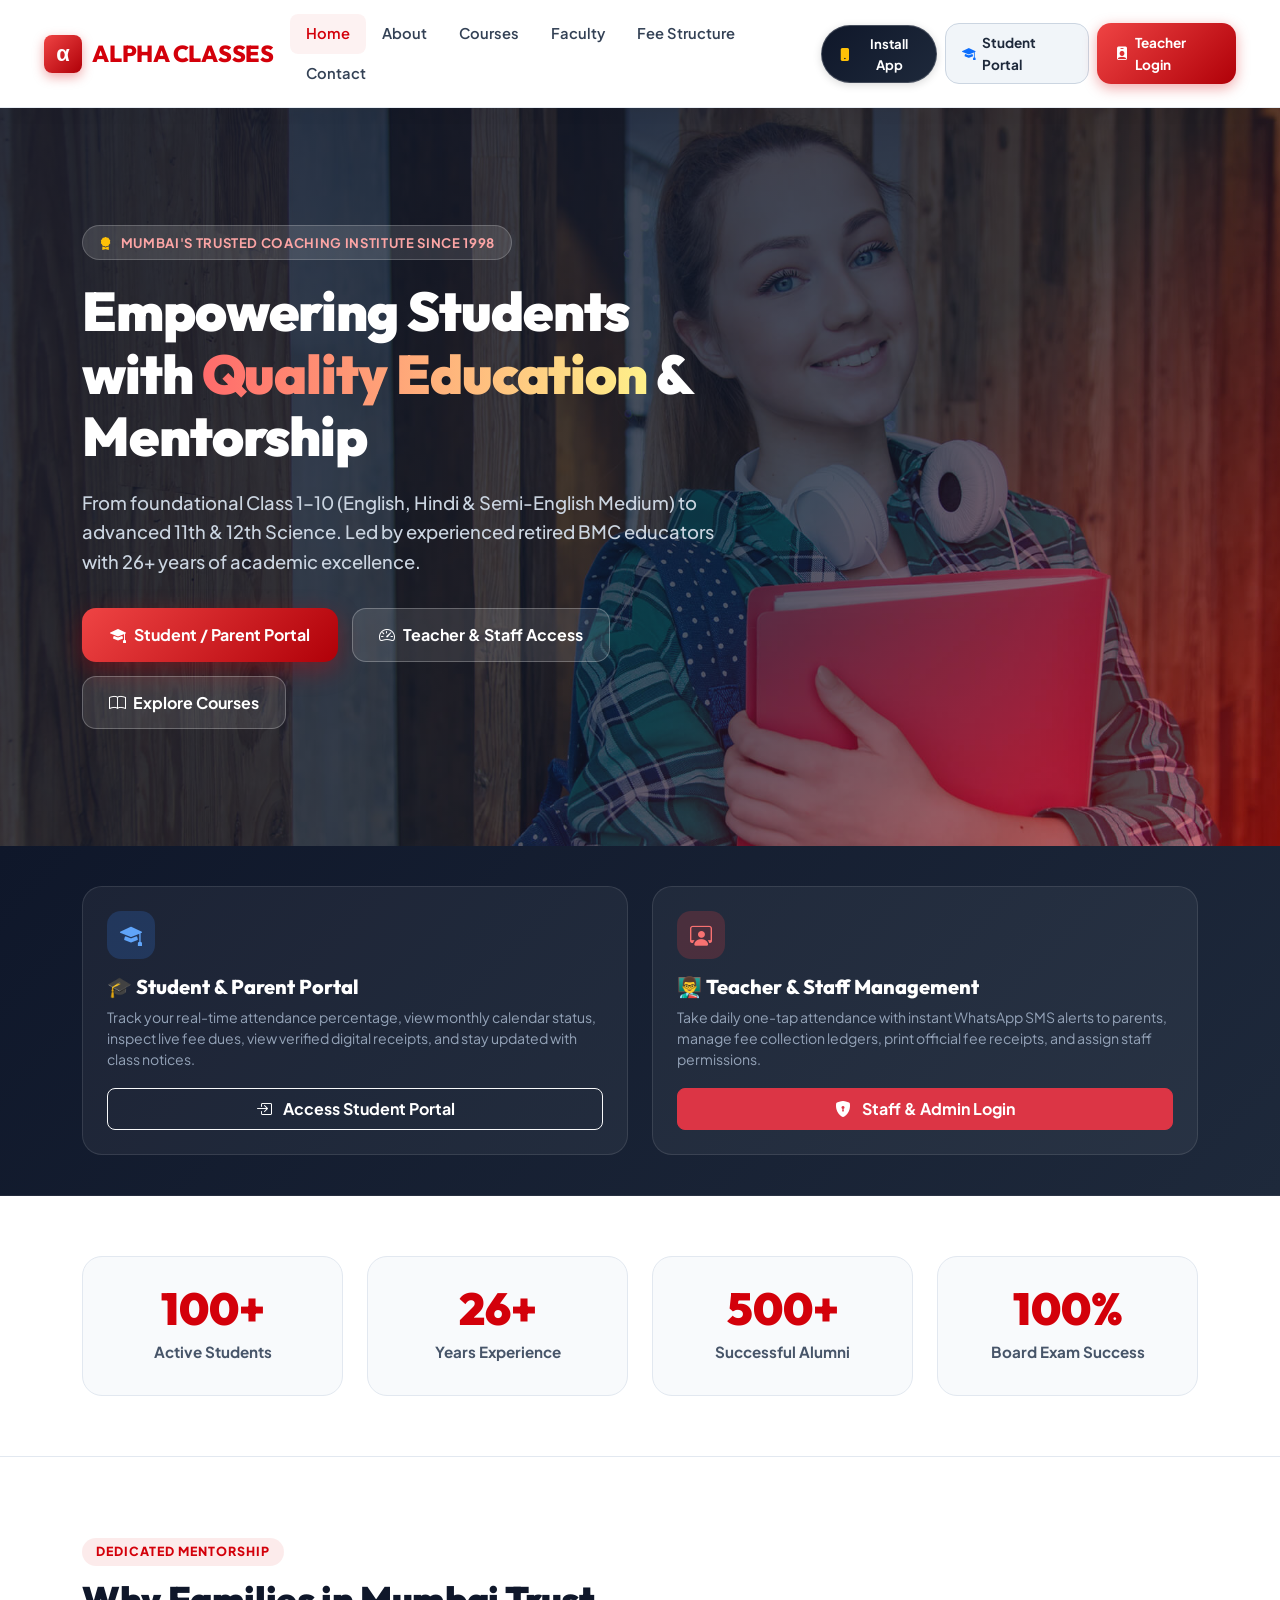
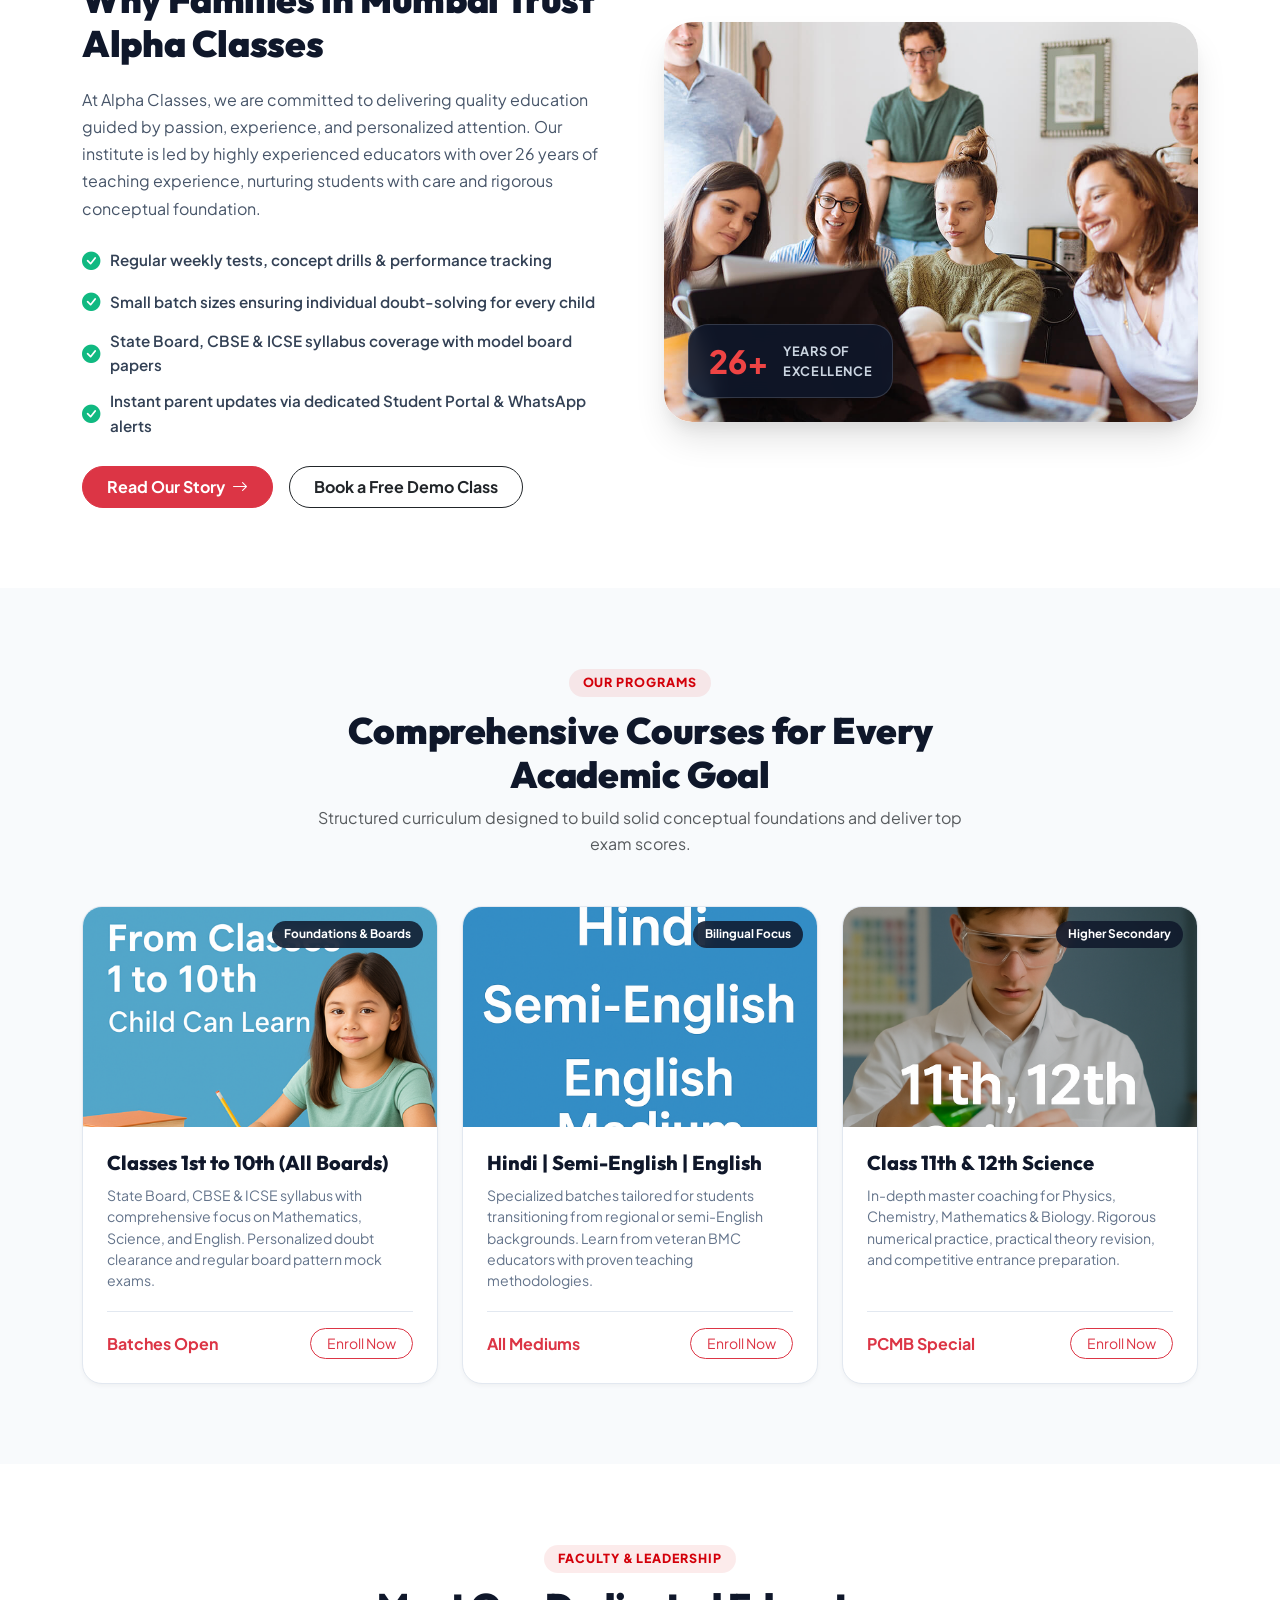
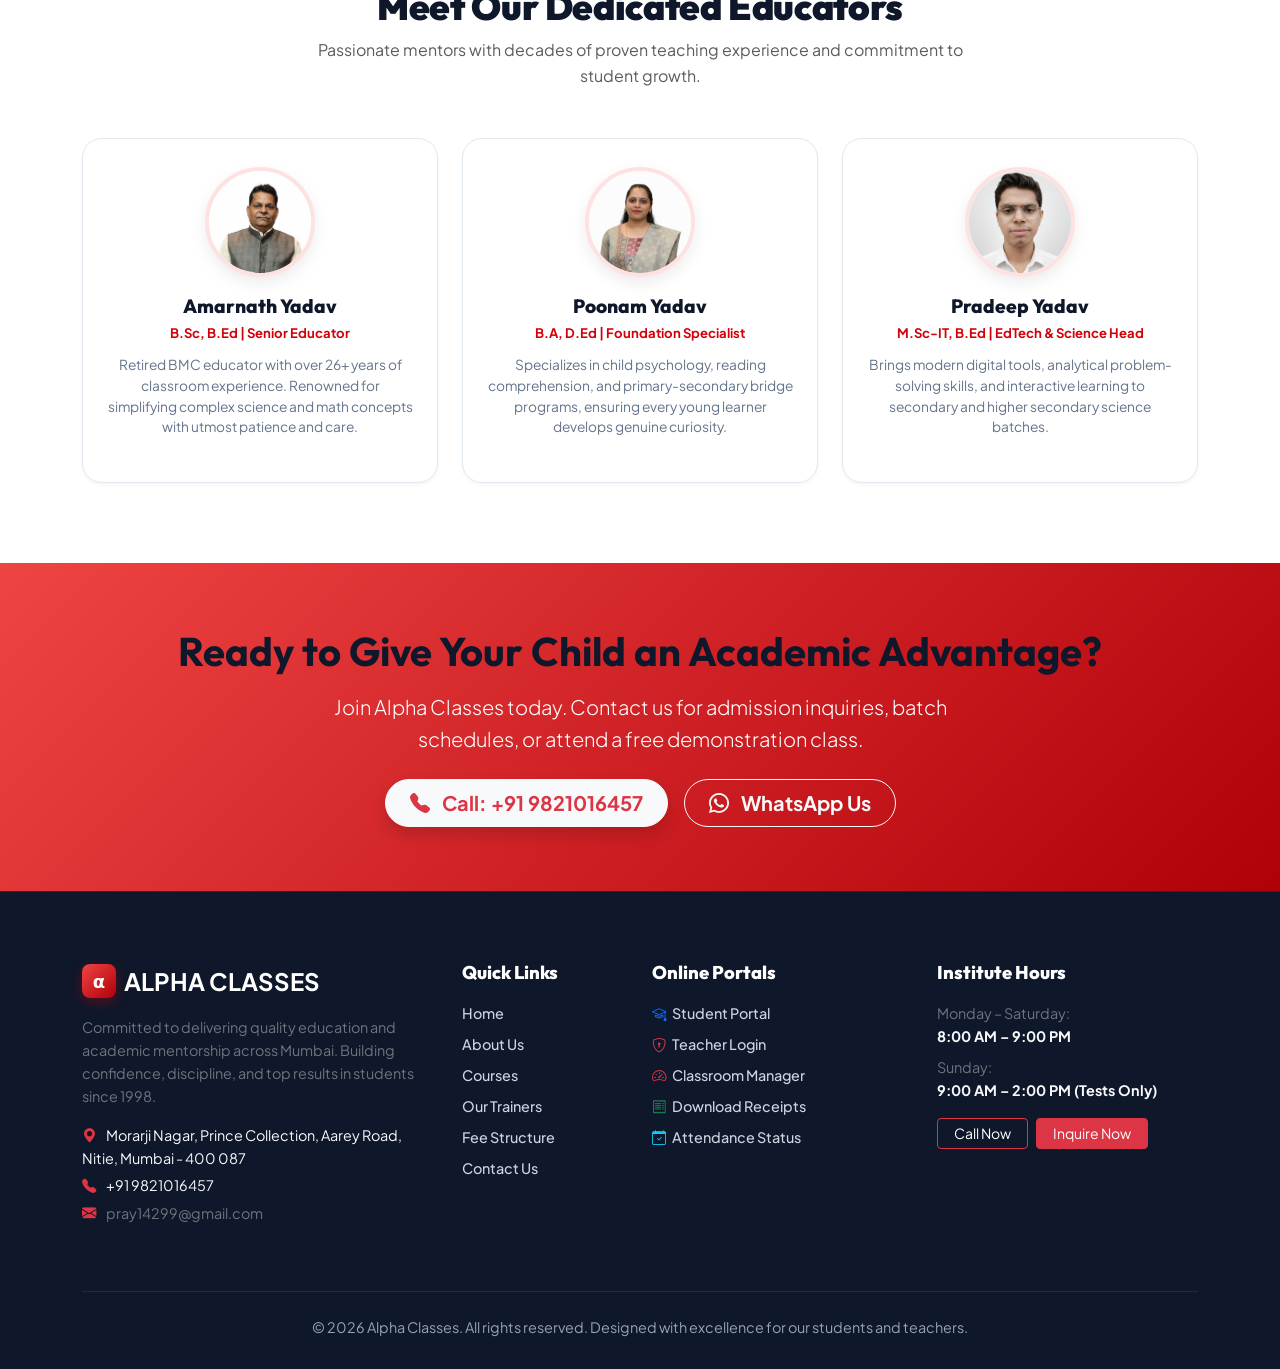
==== commit 6776c274: "feat: add PWA mobile app support for iOS & Android, and fix contact section icon alignment" ====
--- a/index.html
+++ b/index.html
@@ -5,7 +5,15 @@
   <meta name="viewport" content="width=device-width, initial-scale=1.0"/>
   <title>Alpha Classes — Premier Coaching Institute | Mumbai</title>
   <meta name="description" content="Alpha Classes Mumbai - Quality education from Class 1 to 10th and 11th & 12th Science. Led by experienced educators with 26+ years of excellence." />
-  <link rel="icon" type="image/png" href="./images/science.png">
+  <link rel="icon" type="image/png" href="./images/app-icon-192.png">
+
+  <!-- PWA & Mobile App Meta Tags (iOS & Android) -->
+  <link rel="manifest" href="manifest.json">
+  <meta name="theme-color" content="#d3000a">
+  <meta name="apple-mobile-web-app-capable" content="yes">
+  <meta name="apple-mobile-web-app-status-bar-style" content="black-translucent">
+  <meta name="apple-mobile-web-app-title" content="Alpha Classes">
+  <link rel="apple-touch-icon" href="./images/apple-touch-icon.png">
 
   <!-- Google Fonts & Bootstrap 5 & Icons -->
   <link rel="preconnect" href="https://fonts.googleapis.com">
@@ -57,8 +65,12 @@
             </li>
           </ul>
 
-          <!-- Action Buttons: Student Portal & Teacher Portal -->
+          <!-- Action Buttons: App Install, Student Portal & Teacher Portal -->
           <div class="navbar-cta-group d-flex align-items-center gap-2">
+            <button type="button" class="app-install-pill btn-install-app" title="Install App on Android & iPhone">
+              <i class="bi bi-phone-fill text-warning"></i>
+              <span>Install App</span>
+            </button>
             <a href="login.html?type=student" class="btn-student-nav" title="Students & Parents check attendance and fees">
               <i class="bi bi-mortarboard-fill text-primary"></i>
               <span>Student Portal</span>
@@ -436,7 +448,8 @@
     </div>
   </footer>
 
-  <!-- Bootstrap JS -->
+  <!-- Bootstrap JS & PWA Installer -->
   <script src="https://cdn.jsdelivr.net/npm/bootstrap@5.0.2/dist/js/bootstrap.bundle.min.js"></script>
+  <script src="app-installer.js"></script>
 </body>
 </html>
--- a/style.css
+++ b/style.css
@@ -738,3 +738,94 @@
     margin-top: 12px;
   }
 }
+
+/* ==========================================================================
+   Contact Cards & Icon Badges (Crisp, Perfectly Aligned Icons)
+   ========================================================================== */
+.contact-item-card {
+  display: flex;
+  align-items: center;
+  gap: 16px;
+  padding: 16px 20px;
+  background: #ffffff;
+  border: 1px solid var(--border-subtle);
+  border-radius: var(--radius-md);
+  margin-bottom: 16px;
+  transition: var(--transition);
+  box-shadow: 0 2px 6px rgba(0, 0, 0, 0.02);
+}
+
+.contact-item-card:hover {
+  border-color: var(--primary-red);
+  transform: translateY(-2px);
+  box-shadow: var(--shadow-sm);
+}
+
+.contact-icon-box {
+  width: 52px;
+  height: 52px;
+  min-width: 52px;
+  min-height: 52px;
+  border-radius: 14px;
+  background: linear-gradient(135deg, #ef4444 0%, #b00008 100%);
+  color: #ffffff !important;
+  display: inline-flex;
+  align-items: center;
+  justify-content: center;
+  font-size: 1.35rem;
+  box-shadow: 0 4px 14px var(--primary-red-glow);
+  flex-shrink: 0;
+}
+
+.contact-icon-box.whatsapp-box {
+  background: linear-gradient(135deg, #22c55e 0%, #16a34a 100%);
+  box-shadow: 0 4px 14px rgba(34, 197, 94, 0.35);
+}
+
+.contact-icon-box.email-box {
+  background: linear-gradient(135deg, #3b82f6 0%, #1d4ed8 100%);
+  box-shadow: 0 4px 14px rgba(59, 130, 246, 0.35);
+}
+
+.contact-icon-box.clock-box {
+  background: linear-gradient(135deg, #f59e0b 0%, #d97706 100%);
+  box-shadow: 0 4px 14px rgba(245, 158, 11, 0.35);
+}
+
+.footer-contact-item {
+  display: flex;
+  align-items: flex-start;
+  gap: 10px;
+  margin-bottom: 10px;
+}
+.footer-contact-icon {
+  color: #ef4444;
+  font-size: 1rem;
+  margin-top: 3px;
+  flex-shrink: 0;
+}
+
+/* App Install Pill / Button */
+.app-install-pill {
+  background: linear-gradient(135deg, #0f172a 0%, #1e293b 100%);
+  color: #ffffff !important;
+  border: 1px solid rgba(255, 255, 255, 0.2);
+  border-radius: 999px;
+  padding: 7px 16px;
+  font-size: 0.82rem;
+  font-weight: 700;
+  display: inline-flex;
+  align-items: center;
+  gap: 7px;
+  text-decoration: none;
+  cursor: pointer;
+  transition: var(--transition);
+  box-shadow: 0 2px 8px rgba(0, 0, 0, 0.15);
+}
+
+.app-install-pill:hover {
+  background: #000000;
+  color: #ffffff !important;
+  transform: translateY(-2px);
+  box-shadow: 0 4px 12px rgba(0, 0, 0, 0.25);
+}
